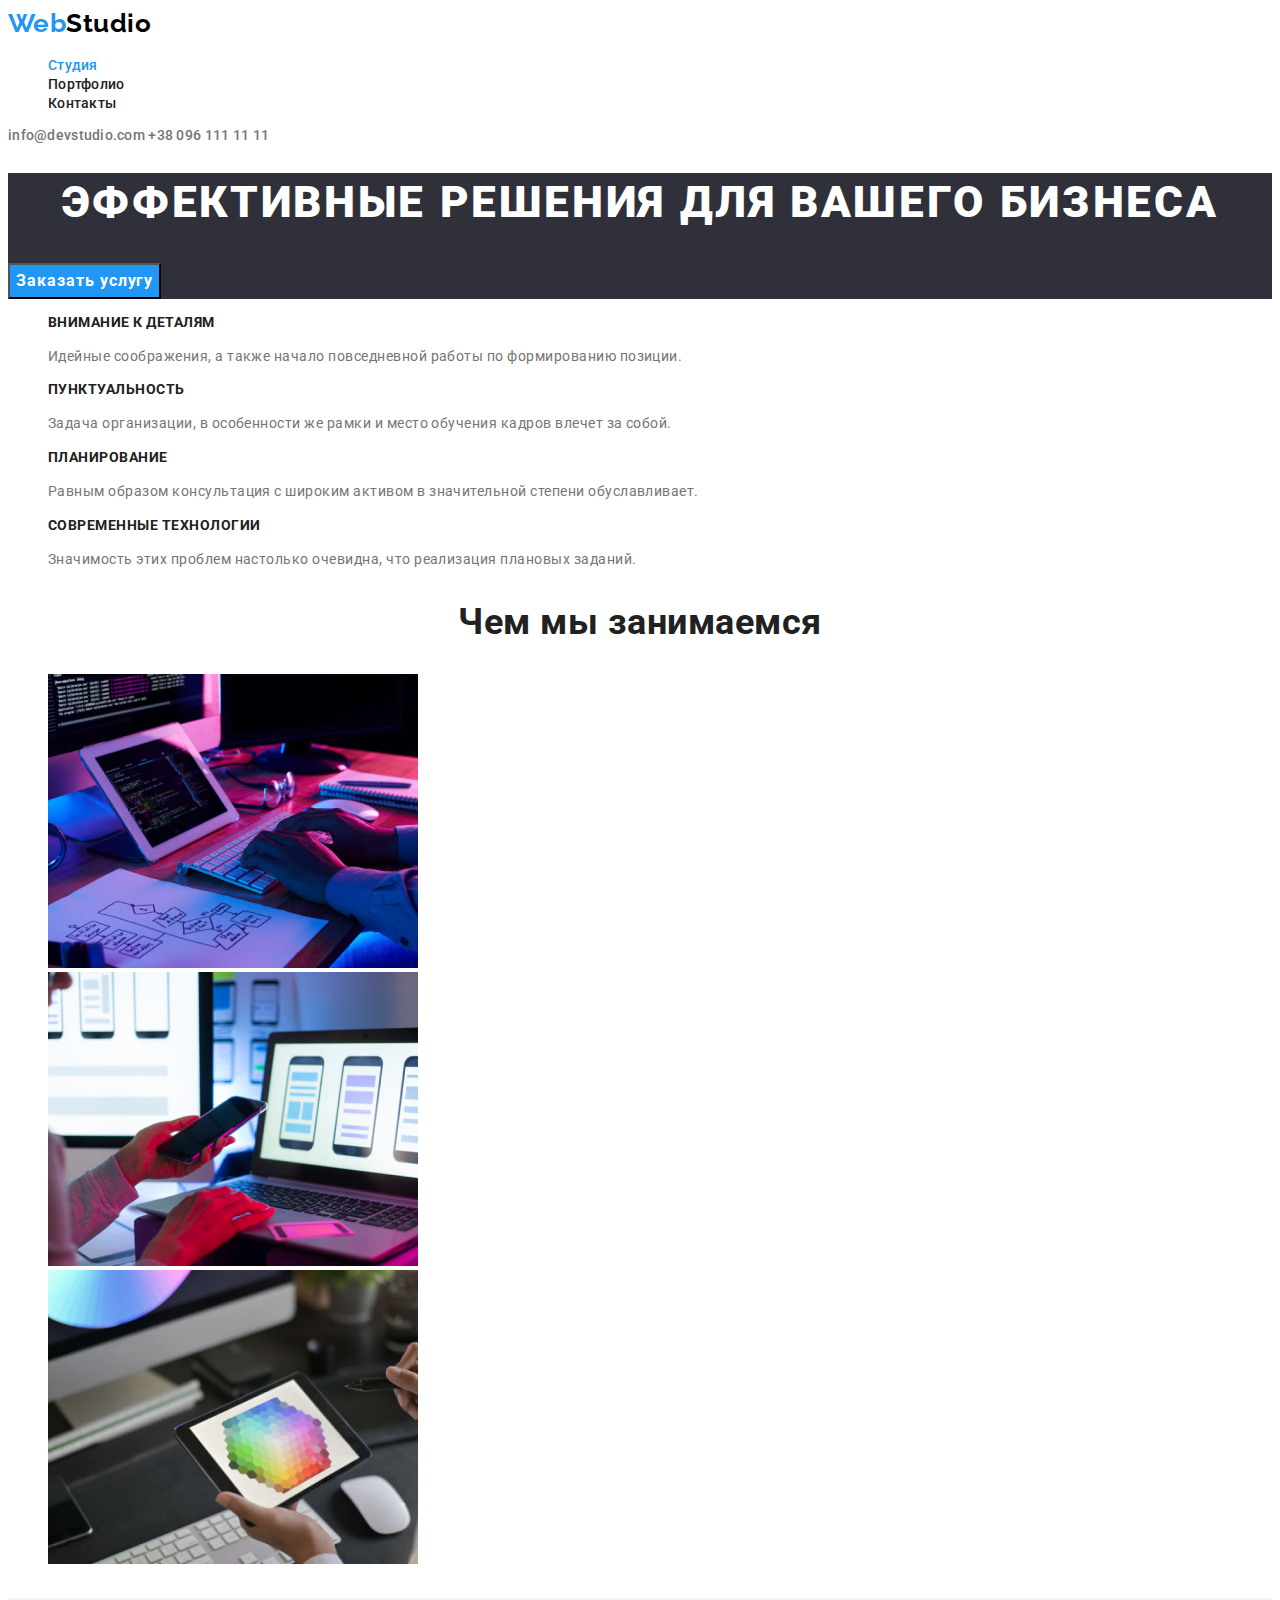
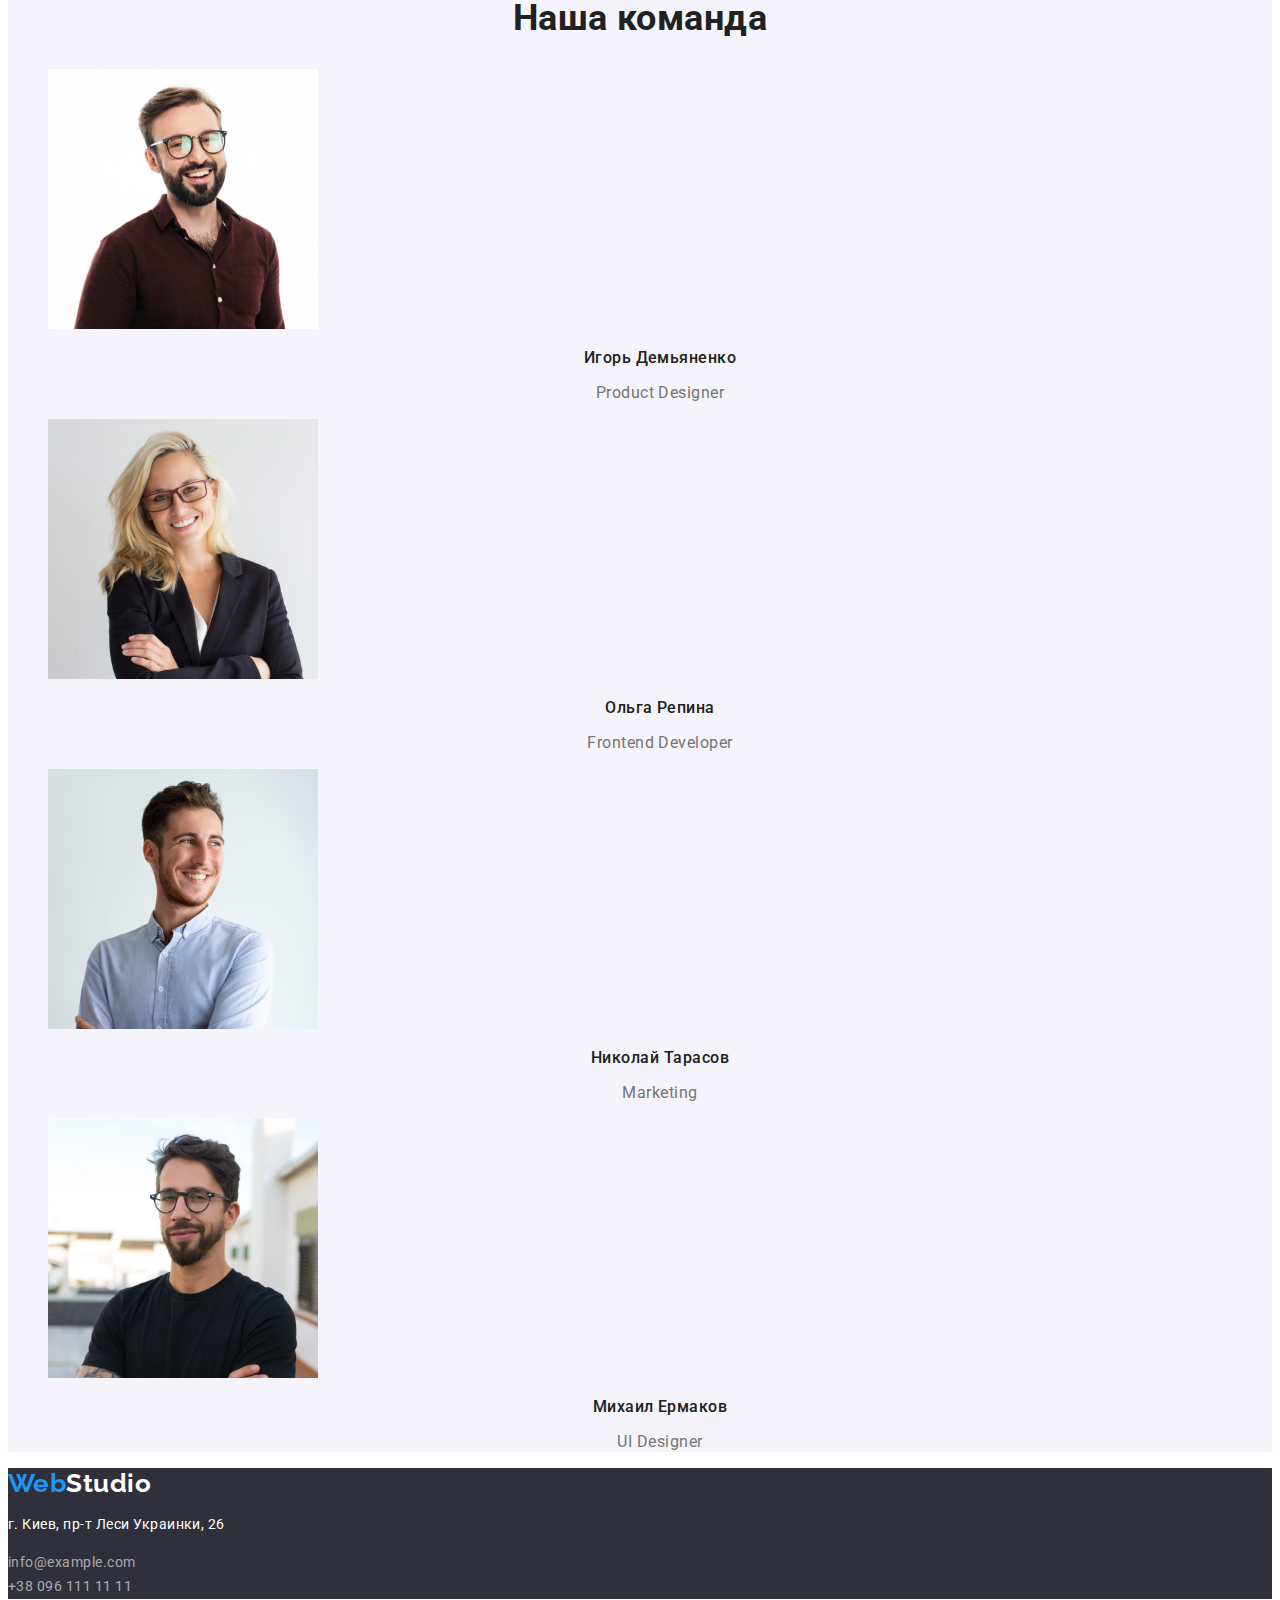
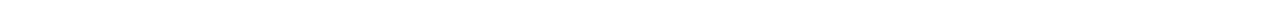
==== index.html @ a015fc7e "Create HW#3" ====
<!DOCTYPE html>
<html lang="ru">
  <head>
    <meta charset="UTF-8" />
    <meta name="viewport" content="width=device-width, initial-scale=1.0" />
    <title lang="en">Web Studio (Version 2.0)</title>
    <link rel="preconnect" href="https://fonts.gstatic.com" />
    <link
      href="https://fonts.googleapis.com/css2?family=Raleway:wght@700&family=Roboto:wght@400;500;700;900&display=swap"
      rel="stylesheet"
    />
    <link rel="stylesheet" href="css/style.css" />
  </head>

  <body>
    <!-- ========== HEADER ========== -->

    <header class="header">
      <nav class="navigation">
        <a class="logo" href="index.html"
          ><span class="logo-segment">Web</span>Studio</a
        >
        <ul class="navigation-list">
          <li class="navigation-list-item">
            <a class="navigation-link current" href="index.html">Студия</a>
          </li>
          <li class="navigation-list-item">
            <a class="navigation-link" href="portfolio.html">Портфолио</a>
          </li>
          <li class="navigation-list-item">
            <a class="navigation-link" href="">Контакты</a>
          </li>
        </ul>
      </nav>
      <address class="header-address">
        <a class="header-address-contact" href="mailto:info@devstudio.com"
          >info@devstudio.com</a
        >
        <a class="header-address-contact" href="tel:+380961111111"
          >+38 096 111 11 11</a
        >
      </address>
    </header>

    <main>
      <!-- ========== HERO ========== -->

      <section class="hero">
        <h1 class="hero-title">Эффективные решения для вашего бизнеса</h1>
        <button class="hero-button" type="button">Заказать услугу</button>
      </section>

      <!-- ========== FEAUTURES ========== -->

      <section class="features">
        <h2 class="visually-hidden">Особенности</h2>

        <ul class="features-list">
          <li>
            <h3 class="features-list-title">Внимание к деталям</h3>
            <p class="features-list-text">
              Идейные соображения, а также начало повседневной работы по
              формированию позиции.
            </p>
          </li>
          <li>
            <h3 class="features-list-title">Пунктуальность</h3>
            <p class="features-list-text">
              Задача организации, в особенности же рамки и место обучения кадров
              влечет за собой.
            </p>
          </li>
          <li>
            <h3 class="features-list-title">Планирование</h3>
            <p class="features-list-text">
              Равным образом консультация с широким активом в значительной
              степени обуславливает.
            </p>
          </li>
          <li>
            <h3 class="features-list-title">Современные технологии</h3>
            <p class="features-list-text">
              Значимость этих проблем настолько очевидна, что реализация
              плановых заданий.
            </p>
          </li>
        </ul>
      </section>

      <!-- ========== SERVICES ========== -->

      <section class="services">
        <h2 class="services-title">Чем мы занимаемся</h2>
        <ul class="services-list">
          <li class="services-list-item">
            <img
              class="services-img"
              src="./images/img.png"
              width="370"
              height="294"
              alt="Человек за компьютером"
            />
          </li>
          <li class="services-list-item">
            <img
              class="services-img"
              src="./images/img2.png"
              width="370"
              height="294"
              alt="Человек за компьютером"
            />
          </li>
          <li class="services-list-item">
            <img
              class="services-img"
              src="./images/img3.png"
              width="370"
              height="294"
              alt="Человек за компьютером"
            />
          </li>
        </ul>
      </section>

      <!-- ========== TEAM ========== -->

      <section class="team">
        <h2 class="team-title">Наша команда</h2>
        <ul class="team-list">
          <li>
            <img
              class="team-img"
              src="images/man.jpg"
              alt="Игорь Демьяненко"
              width="270"
              height="260"
            />
            <h3 class="team-name-title">Игорь Демьяненко</h3>
            <p class="team-profession" lang="en">Product Designer</p>
          </li>
          <li>
            <img
              class="team-img"
              src="images/man1.jpg"
              alt="Ольга Репина"
              width="270"
              height="260"
            />
            <h3 class="team-name-title">Ольга Репина</h3>
            <p class="team-profession" lang="en">Frontend Developer</p>
          </li>
          <li>
            <img
              class="team-img"
              src="images/man2.jpg"
              alt="Николай Тарасов"
              width="270"
              height="260"
            />
            <h3 class="team-name-title">Николай Тарасов</h3>
            <p class="team-profession" lang="en">Marketing</p>
          </li>
          <li>
            <img
              class="team-img"
              src="images/man3.jpg"
              alt="Михаил Ермаков"
              width="270"
              height="260"
            />
            <h3 class="team-name-title">Михаил Ермаков</h3>
            <p class="team-profession" lang="en">UI Designer</p>
          </li>
        </ul>
      </section>
    </main>

    <!-- ========== FOOTER ========== -->

    <footer class="footer">
      <a class="footer-logo" href="index.html"
        ><span class="logo-segment">Web</span>Studio</a
      >
      <address class="footer-address">
        <p class="footer-address-text">г. Киев, пр-т Леси Украинки, 26</p>
        <a class="footer-address-contact" href="mailto:info@example.com"
          >info@example.com</a
        >
        <br />
        <a class="footer-address-contact" href="tel:+380961111111"
          >+38 096 111 11 11</a
        >
      </address>
    </footer>
  </body>
</html>
---- css/style.css ----
/* Палитра:

primary-text-color: #757575
title-text-color: #212121
accent-color: #2196F3
white-text-color: #ffffff
hero-background-color: #2F303A
section-background-color: #F5F4FA
primary-background-color:#ffffff

*/
:root {
  --title-text-color: #212121;
  --primary-text-color: #757575;
  --white-text-color: #ffffff;
  --accent-color: #2196f3;
  --hero-background-color: #2f303a;
  --footer-background-color: #2f303a;
  --primary-background-color: #ffffff;
  --secondary-background-color: #f5f4fa;
}

/* ========== UTILITIES ========== */
.visually-hidden {
  position: absolute;
  width: 1px;
  height: 1px;
  margin: -1px;
  border: 0;
  padding: 0;
  white-space: nowrap;
  clip-path: inset(100%);
  clip: rect(0 0 0 0);
  overflow: hidden;
}
/* ========== END UTILITIES ========== */

/* ========== BODY ========== */
body {
  font-family: 'Roboto', sans-serif;
  font-weight: 400;
  letter-spacing: 0.03em;
  background-color: var(--primary-background-color);
}
a {
  text-decoration: none;
}
ul {
  list-style: none;
}
/* ========== END BODY ========== */

/* ========== HEADER ========== */
.logo,
.footer-logo {
  font-family: 'Raleway', sans-serif;
  font-weight: 700;
  font-size: 26px;
  line-height: 1.19;
  color: #000;
}
.logo-segment,
.navigation-link.current {
  color: var(--accent-color);
}
.navigation-link,
.header-address {
  font-weight: 500;
  font-size: 14px;
  line-height: 1.14;
  letter-spacing: 0.02em;
  color: var(--title-text-color);
}
.header-address-contact {
  font-style: normal;
  color: var(--primary-text-color);
}
.navigation-link:hover,
.navigation-link:focus,
.header-address-contact:hover,
.header-address-contact:focus {
  color: var(--accent-color);
}
/* ========== END HEADER ========== */

/* ========== HERO ========== */
.hero {
  background-color: var(--hero-background-color);
}
.hero-title,
.hero-button {
  font-weight: 900;
  font-size: 44px;
  line-height: 1.36;
  text-align: center;
  letter-spacing: 0.06em;
  text-transform: uppercase;
  color: var(--white-text-color);
}
.hero-button {
  font-family: 'Roboto', sans-serif;
  font-weight: 700;
  font-size: 16px;
  line-height: 1.87;
  text-transform: none;
  background-color: var(--accent-color);
}
/* ========== END HERO ========== */

/* ========== FEATURES ========== */
.features-list-title {
  font-weight: 700;
  font-size: 14px;
  line-height: 1.14;
  text-transform: uppercase;
  color: var(--title-text-color);
}
.features-list-text {
  font-size: 14px;
  line-height: 1.71;
  color: var(--primary-text-color);
}
/* ========== END FEATURES ========== */

/* ========== SERVICES ========== */
.services-title,
.team-title {
  font-weight: 700;
  font-size: 36px;
  line-height: 1.16;
  text-align: center;
  color: var(--title-text-color);
}

/* ========== END SERVICES ========== */

/* ========== TEAM ========== */
.team {
  background-color: var(--secondary-background-color);
}
.team-name-title,
.team-profession {
  font-weight: 500;
  font-size: 16px;
  line-height: 1.18;
  text-align: center;
  color: var(--title-text-color);
}
.team-profession {
  font-weight: 400;
  color: var(--primary-text-color);
}

/* ========== END TEAM ========== */

/* ========== FOOTER ========== */
.footer {
  background-color: var(--footer-background-color);
}
.footer-logo {
  color: #fff;
}
.footer-address-text,
.footer-address-contact {
  font-style: normal;
  font-size: 14px;
  line-height: 1.71;
  color: var(--primary-background-color);
}
.footer-address-contact {
  color: rgba(255, 255, 255, 0.6);
}

/* ========== END FOOTER ========== */

/* ********** PORTFOLIO ********** */
.portfolio-nav-button {
  font-family: 'Roboto', sans-serif;
  font-style: normal;
  font-weight: 500;
  font-size: 16px;
  line-height: 1.62;
  text-align: center;
  letter-spacing: 0.03em;
  color: var(--title-text-color);
  background-color: var(--secondary-background-color);
}
.portfolio-nav-button.current,
.portfolio-nav-button:hover,
.portfolio-nav-button:focus {
  background-color: var(--accent-color);
  color: var(--white-text-color);
}
.portfolio-main-title {
  font-weight: 700;
  font-size: 18px;
  line-height: 2;
  letter-spacing: 0.06em;
  color: var(--title-text-color);
}
.portfolio-main-text {
  font-size: 16px;
  line-height: 1.87;
  color: var(--primary-text-color);
}
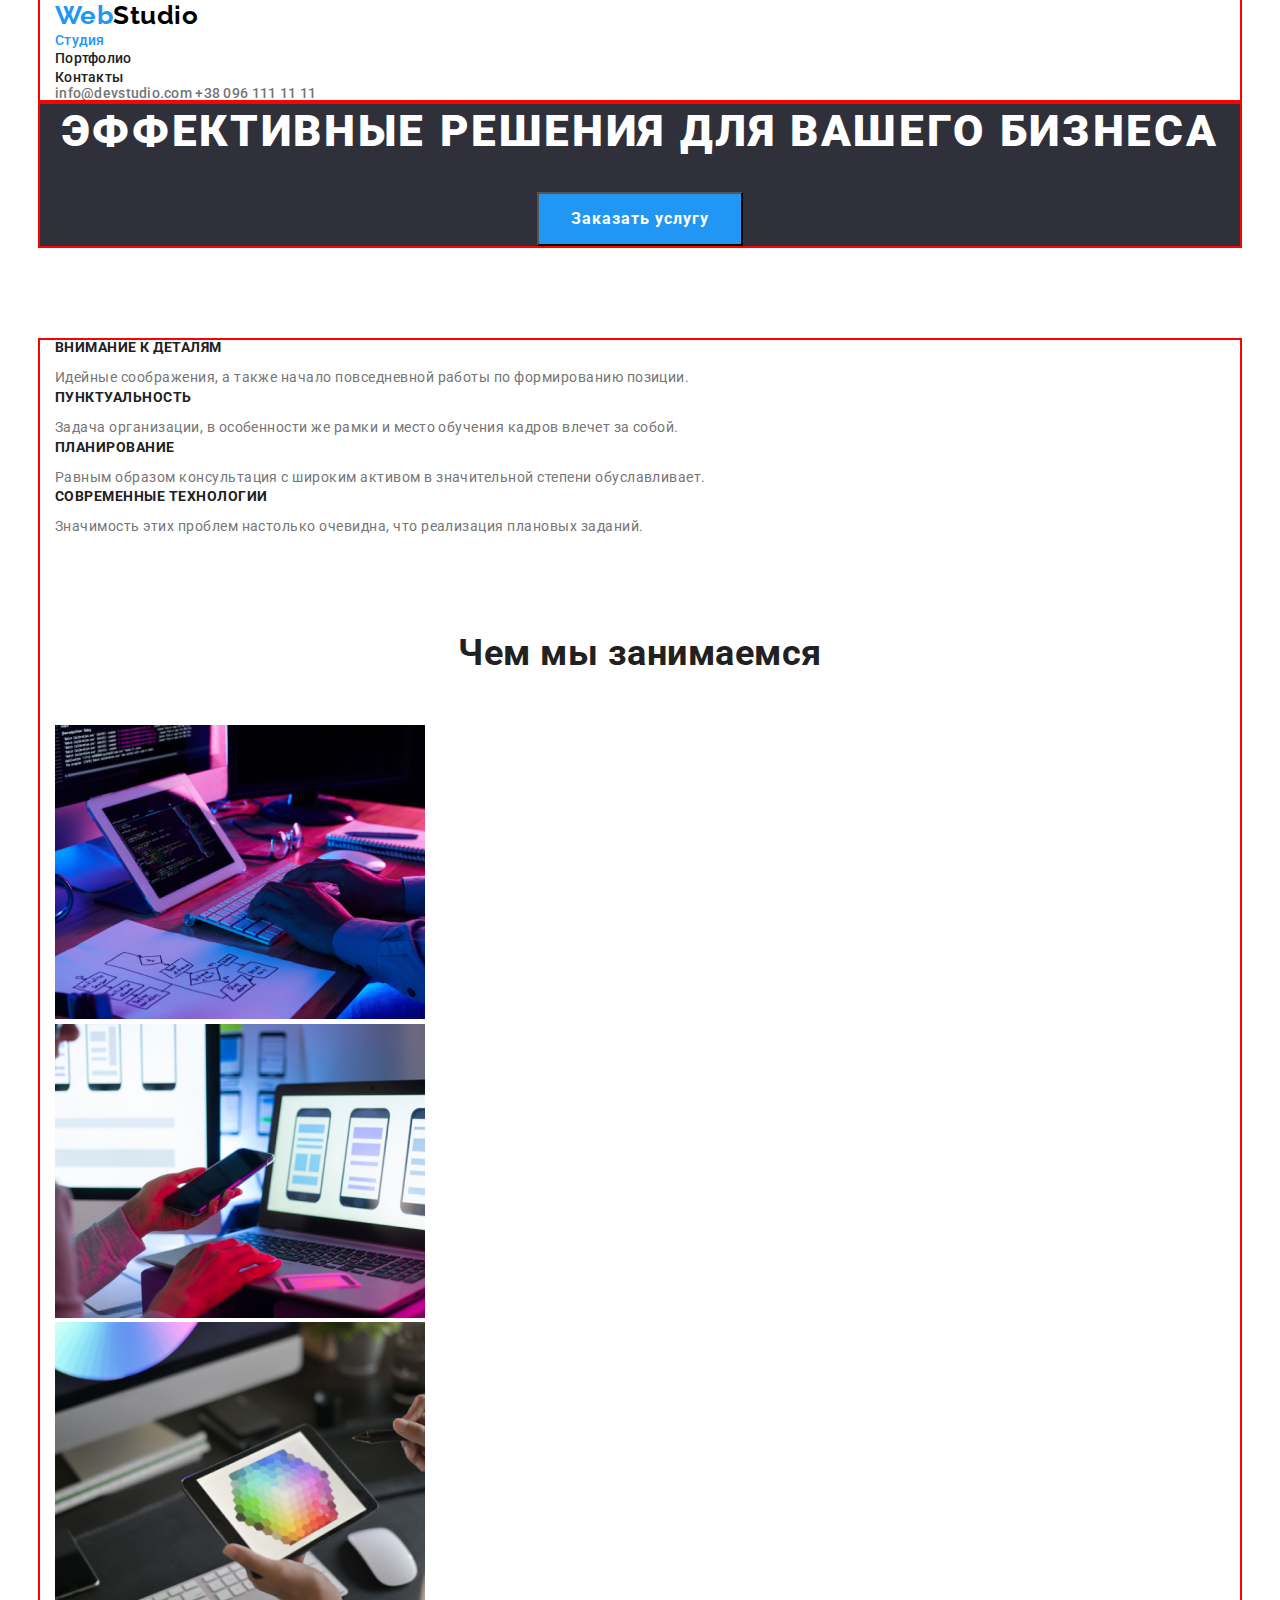
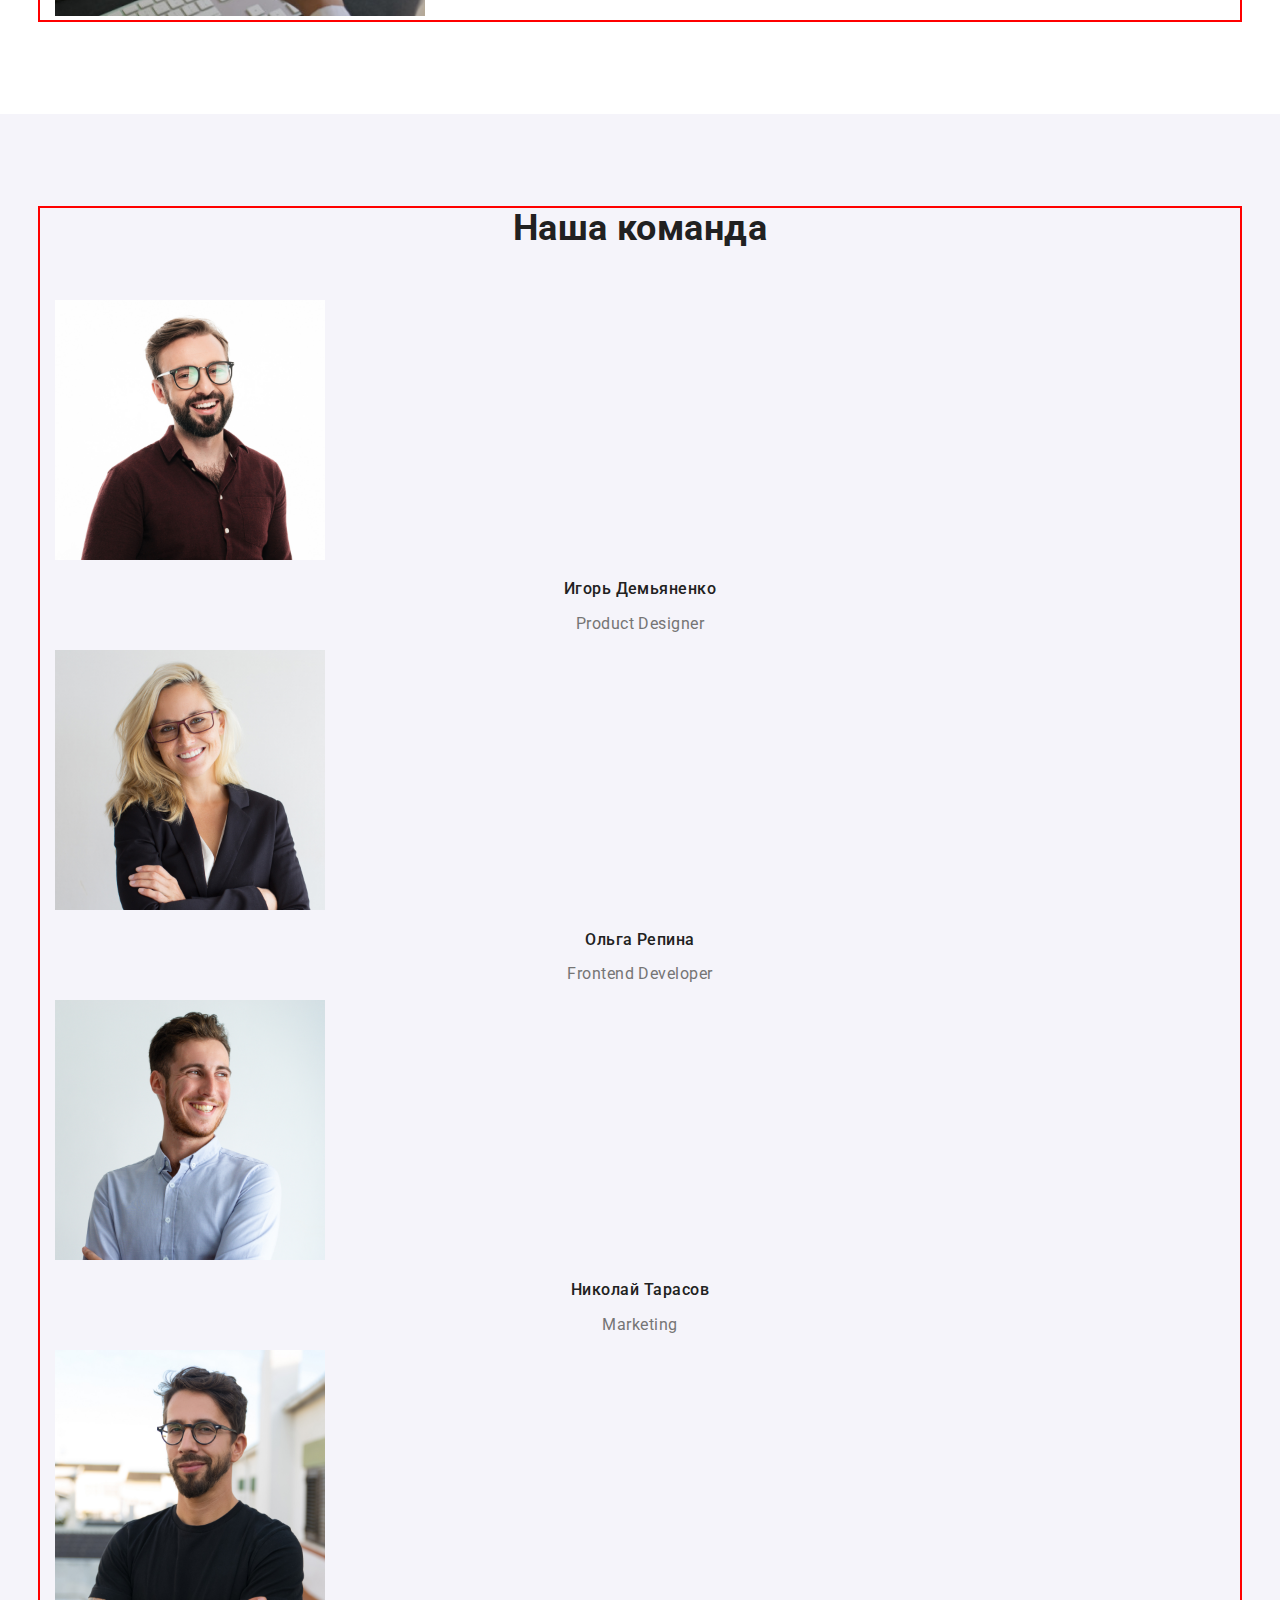
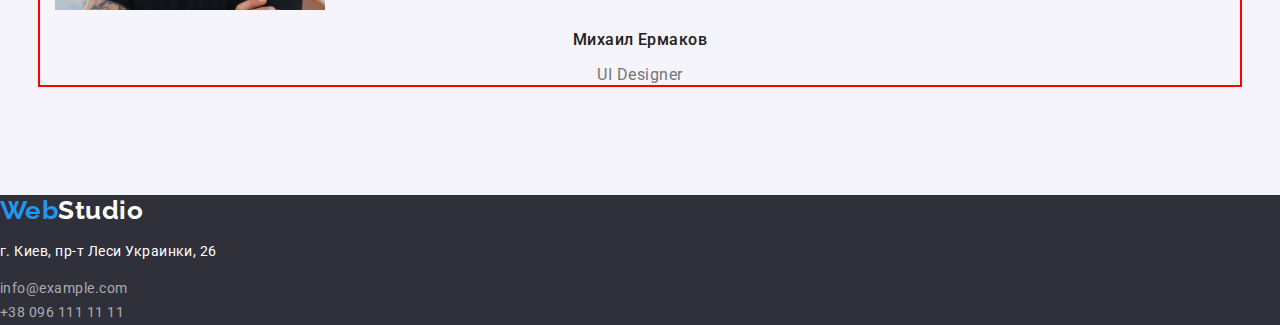
==== commit 9aacacb8: "Добавлены вертикальные отступы на главную" ====
--- a/index.html
+++ b/index.html
@@ -9,169 +9,174 @@
       href="https://fonts.googleapis.com/css2?family=Raleway:wght@700&family=Roboto:wght@400;500;700;900&display=swap"
       rel="stylesheet"
     />
+    <link
+      rel="stylesheet"
+      href="https://cdnjs.cloudflare.com/ajax/libs/modern-normalize/1.0.0/modern-normalize.min.css"
+    />
     <link rel="stylesheet" href="css/style.css" />
   </head>
 
   <body>
     <!-- ========== HEADER ========== -->
-
     <header class="header">
-      <nav class="navigation">
-        <a class="logo" href="index.html"
-          ><span class="logo-segment">Web</span>Studio</a
-        >
-        <ul class="navigation-list">
-          <li class="navigation-list-item">
-            <a class="navigation-link current" href="index.html">Студия</a>
-          </li>
-          <li class="navigation-list-item">
-            <a class="navigation-link" href="portfolio.html">Портфолио</a>
-          </li>
-          <li class="navigation-list-item">
-            <a class="navigation-link" href="">Контакты</a>
-          </li>
-        </ul>
-      </nav>
-      <address class="header-address">
-        <a class="header-address-contact" href="mailto:info@devstudio.com"
-          >info@devstudio.com</a
-        >
-        <a class="header-address-contact" href="tel:+380961111111"
-          >+38 096 111 11 11</a
-        >
-      </address>
+      <div class="container">
+        <nav class="navigation">
+          <a class="logo" href="index.html"
+            ><span class="logo-segment">Web</span>Studio</a
+          >
+          <ul class="navigation-list">
+            <li class="navigation-list-item">
+              <a class="navigation-link current" href="index.html">Студия</a>
+            </li>
+            <li class="navigation-list-item">
+              <a class="navigation-link" href="portfolio.html">Портфолио</a>
+            </li>
+            <li class="navigation-list-item">
+              <a class="navigation-link" href="">Контакты</a>
+            </li>
+          </ul>
+        </nav>
+        <address class="header-address">
+          <a class="header-address-contact" href="mailto:info@devstudio.com"
+            >info@devstudio.com</a
+          >
+          <a class="header-address-contact" href="tel:+380961111111"
+            >+38 096 111 11 11</a
+          >
+        </address>
+      </div>
     </header>
 
     <main>
       <!-- ========== HERO ========== -->
 
       <section class="hero">
-        <h1 class="hero-title">Эффективные решения для вашего бизнеса</h1>
-        <button class="hero-button" type="button">Заказать услугу</button>
+        <div class="container">
+          <h1 class="hero-title">Эффективные решения для вашего бизнеса</h1>
+          <button class="hero-button" type="button">Заказать услугу</button>
+        </div>
       </section>
 
       <!-- ========== FEAUTURES ========== -->
 
       <section class="features">
-        <h2 class="visually-hidden">Особенности</h2>
-
-        <ul class="features-list">
-          <li>
-            <h3 class="features-list-title">Внимание к деталям</h3>
-            <p class="features-list-text">
-              Идейные соображения, а также начало повседневной работы по
-              формированию позиции.
-            </p>
-          </li>
-          <li>
-            <h3 class="features-list-title">Пунктуальность</h3>
-            <p class="features-list-text">
-              Задача организации, в особенности же рамки и место обучения кадров
-              влечет за собой.
-            </p>
-          </li>
-          <li>
-            <h3 class="features-list-title">Планирование</h3>
-            <p class="features-list-text">
-              Равным образом консультация с широким активом в значительной
-              степени обуславливает.
-            </p>
-          </li>
-          <li>
-            <h3 class="features-list-title">Современные технологии</h3>
-            <p class="features-list-text">
-              Значимость этих проблем настолько очевидна, что реализация
-              плановых заданий.
-            </p>
-          </li>
-        </ul>
+        <div class="container">
+          <h2 class="visually-hidden">Особенности</h2>
+          <ul class="features-list">
+            <li class="features-list-item">
+              <h3 class="features-list-title">Внимание к деталям</h3>
+              <p class="features-list-text">
+                Идейные соображения, а также начало повседневной работы по
+                формированию позиции.
+              </p>
+            </li>
+            <li class="features-list-item">
+              <h3 class="features-list-title">Пунктуальность</h3>
+              <p class="features-list-text">
+                Задача организации, в особенности же рамки и место обучения
+                кадров влечет за собой.
+              </p>
+            </li>
+            <li class="features-list-item">
+              <h3 class="features-list-title">Планирование</h3>
+              <p class="features-list-text">
+                Равным образом консультация с широким активом в значительной
+                степени обуславливает.
+              </p>
+            </li>
+            <li class="features-list-item">
+              <h3 class="features-list-title">Современные технологии</h3>
+              <p class="features-list-text">
+                Значимость этих проблем настолько очевидна, что реализация
+                плановых заданий.
+              </p>
+            </li>
+          </ul>
+          <h3 class="services-title">Чем мы занимаемся</h3>
+          <ul class="services-list">
+            <li class="services-list-item">
+              <img
+                class="services-img"
+                src="./images/img.png"
+                width="370"
+                height="294"
+                alt="Человек за компьютером"
+              />
+            </li>
+            <li class="services-list-item">
+              <img
+                class="services-img"
+                src="./images/img2.png"
+                width="370"
+                height="294"
+                alt="Человек за компьютером"
+              />
+            </li>
+            <li class="services-list-item">
+              <img
+                class="services-img"
+                src="./images/img3.png"
+                width="370"
+                height="294"
+                alt="Человек за компьютером"
+              />
+            </li>
+          </ul>
+        </div>
       </section>
 
-      <!-- ========== SERVICES ========== -->
-
-      <section class="services">
-        <h2 class="services-title">Чем мы занимаемся</h2>
-        <ul class="services-list">
-          <li class="services-list-item">
-            <img
-              class="services-img"
-              src="./images/img.png"
-              width="370"
-              height="294"
-              alt="Человек за компьютером"
-            />
-          </li>
-          <li class="services-list-item">
-            <img
-              class="services-img"
-              src="./images/img2.png"
-              width="370"
-              height="294"
-              alt="Человек за компьютером"
-            />
-          </li>
-          <li class="services-list-item">
-            <img
-              class="services-img"
-              src="./images/img3.png"
-              width="370"
-              height="294"
-              alt="Человек за компьютером"
-            />
-          </li>
-        </ul>
-      </section>
-
       <!-- ========== TEAM ========== -->
 
       <section class="team">
-        <h2 class="team-title">Наша команда</h2>
-        <ul class="team-list">
-          <li>
-            <img
-              class="team-img"
-              src="images/man.jpg"
-              alt="Игорь Демьяненко"
-              width="270"
-              height="260"
-            />
-            <h3 class="team-name-title">Игорь Демьяненко</h3>
-            <p class="team-profession" lang="en">Product Designer</p>
-          </li>
-          <li>
-            <img
-              class="team-img"
-              src="images/man1.jpg"
-              alt="Ольга Репина"
-              width="270"
-              height="260"
-            />
-            <h3 class="team-name-title">Ольга Репина</h3>
-            <p class="team-profession" lang="en">Frontend Developer</p>
-          </li>
-          <li>
-            <img
-              class="team-img"
-              src="images/man2.jpg"
-              alt="Николай Тарасов"
-              width="270"
-              height="260"
-            />
-            <h3 class="team-name-title">Николай Тарасов</h3>
-            <p class="team-profession" lang="en">Marketing</p>
-          </li>
-          <li>
-            <img
-              class="team-img"
-              src="images/man3.jpg"
-              alt="Михаил Ермаков"
-              width="270"
-              height="260"
-            />
-            <h3 class="team-name-title">Михаил Ермаков</h3>
-            <p class="team-profession" lang="en">UI Designer</p>
-          </li>
-        </ul>
+        <div class="container">
+          <h2 class="team-title">Наша команда</h2>
+          <ul class="team-list">
+            <li class="team-list-item">
+              <img
+                class="team-img"
+                src="images/man.jpg"
+                alt="Игорь Демьяненко"
+                width="270"
+                height="260"
+              />
+              <h3 class="team-name-title">Игорь Демьяненко</h3>
+              <p class="team-profession" lang="en">Product Designer</p>
+            </li>
+            <li class="team-list-item">
+              <img
+                class="team-img"
+                src="images/man1.jpg"
+                alt="Ольга Репина"
+                width="270"
+                height="260"
+              />
+              <h3 class="team-name-title">Ольга Репина</h3>
+              <p class="team-profession" lang="en">Frontend Developer</p>
+            </li>
+            <li class="team-list-item">
+              <img
+                class="team-img"
+                src="images/man2.jpg"
+                alt="Николай Тарасов"
+                width="270"
+                height="260"
+              />
+              <h3 class="team-name-title">Николай Тарасов</h3>
+              <p class="team-profession" lang="en">Marketing</p>
+            </li>
+            <li class="team-list-item">
+              <img
+                class="team-img"
+                src="images/man3.jpg"
+                alt="Михаил Ермаков"
+                width="270"
+                height="260"
+              />
+              <h3 class="team-name-title">Михаил Ермаков</h3>
+              <p class="team-profession" lang="en">UI Designer</p>
+            </li>
+          </ul>
+        </div>
       </section>
     </main>
 
--- a/css/style.css
+++ b/css/style.css
@@ -20,7 +20,7 @@
   --secondary-background-color: #f5f4fa;
 }
 
-/* ========== UTILITIES ========== */
+/* ========== UTILITIES========== */
 .visually-hidden {
   position: absolute;
   width: 1px;
@@ -33,6 +33,16 @@
   clip: rect(0 0 0 0);
   overflow: hidden;
 }
+.container {
+  width: 1200px;
+  margin: 0 auto;
+  padding: 0 15px;
+  outline: 2px solid red;
+}
+/* .no-padding {
+  padding-top: 0;
+  padding-bottom: 0;
+} */
 /* ========== END UTILITIES ========== */
 
 /* ========== BODY ========== */
@@ -47,10 +57,15 @@
 }
 ul {
   list-style: none;
+  padding: 0;
+  margin: 0;
 }
 /* ========== END BODY ========== */
 
 /* ========== HEADER ========== */
+.header {
+  background-color: var(--primary-background-color);
+}
 .logo,
 .footer-logo {
   font-family: 'Raleway', sans-serif;
@@ -85,30 +100,43 @@
 
 /* ========== HERO ========== */
 .hero {
+  text-align: center;
+}
+.hero > .container {
   background-color: var(--hero-background-color);
 }
-.hero-title,
-.hero-button {
+.hero-title {
+  margin: 0 0 30px;
   font-weight: 900;
   font-size: 44px;
   line-height: 1.36;
-  text-align: center;
   letter-spacing: 0.06em;
   text-transform: uppercase;
   color: var(--white-text-color);
 }
 .hero-button {
-  font-family: 'Roboto', sans-serif;
   font-weight: 700;
   font-size: 16px;
   line-height: 1.87;
-  text-transform: none;
+  letter-spacing: 0.06em;
   background-color: var(--accent-color);
+  color: var(--white-text-color);
+  min-width: 200px;
+  padding: 10px 32px;
 }
 /* ========== END HERO ========== */
 
 /* ========== FEATURES ========== */
+.features {
+  padding-top: 94px;
+  padding-bottom: 94px;
+}
+.features-list {
+  margin-bottom: 94px;
+}
 .features-list-title {
+  margin-top: 0;
+  margin-bottom: 10px;
   font-weight: 700;
   font-size: 14px;
   line-height: 1.14;
@@ -116,15 +144,18 @@
   color: var(--title-text-color);
 }
 .features-list-text {
+  margin: 0;
   font-size: 14px;
   line-height: 1.71;
   color: var(--primary-text-color);
 }
-/* ========== END FEATURES ========== */
 
 /* ========== SERVICES ========== */
+
 .services-title,
 .team-title {
+  margin-top: 0;
+  margin-bottom: 50px;
   font-weight: 700;
   font-size: 36px;
   line-height: 1.16;
@@ -132,11 +163,13 @@
   color: var(--title-text-color);
 }
 
-/* ========== END SERVICES ========== */
+/* ========== END FEATURES ========== */
 
 /* ========== TEAM ========== */
 .team {
   background-color: var(--secondary-background-color);
+  padding-top: 94px;
+  padding-bottom: 94px;
 }
 .team-name-title,
 .team-profession {
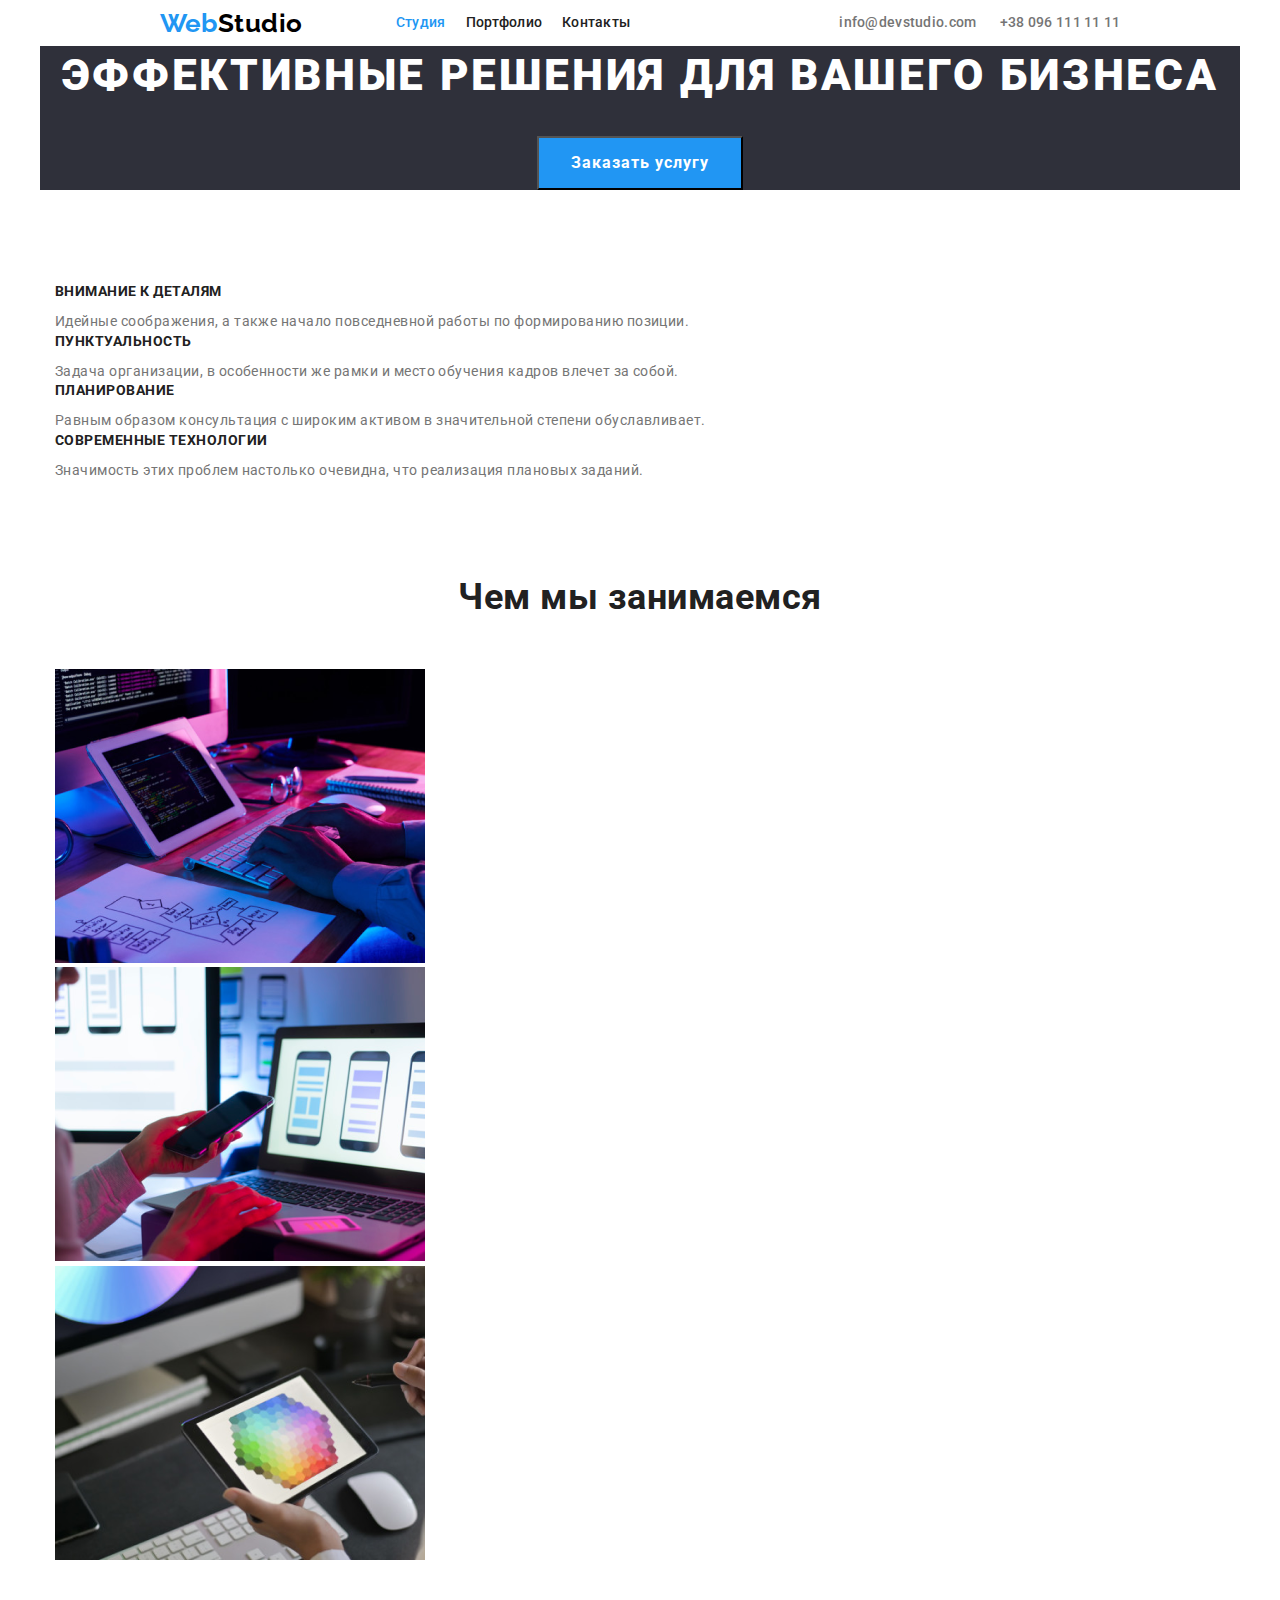
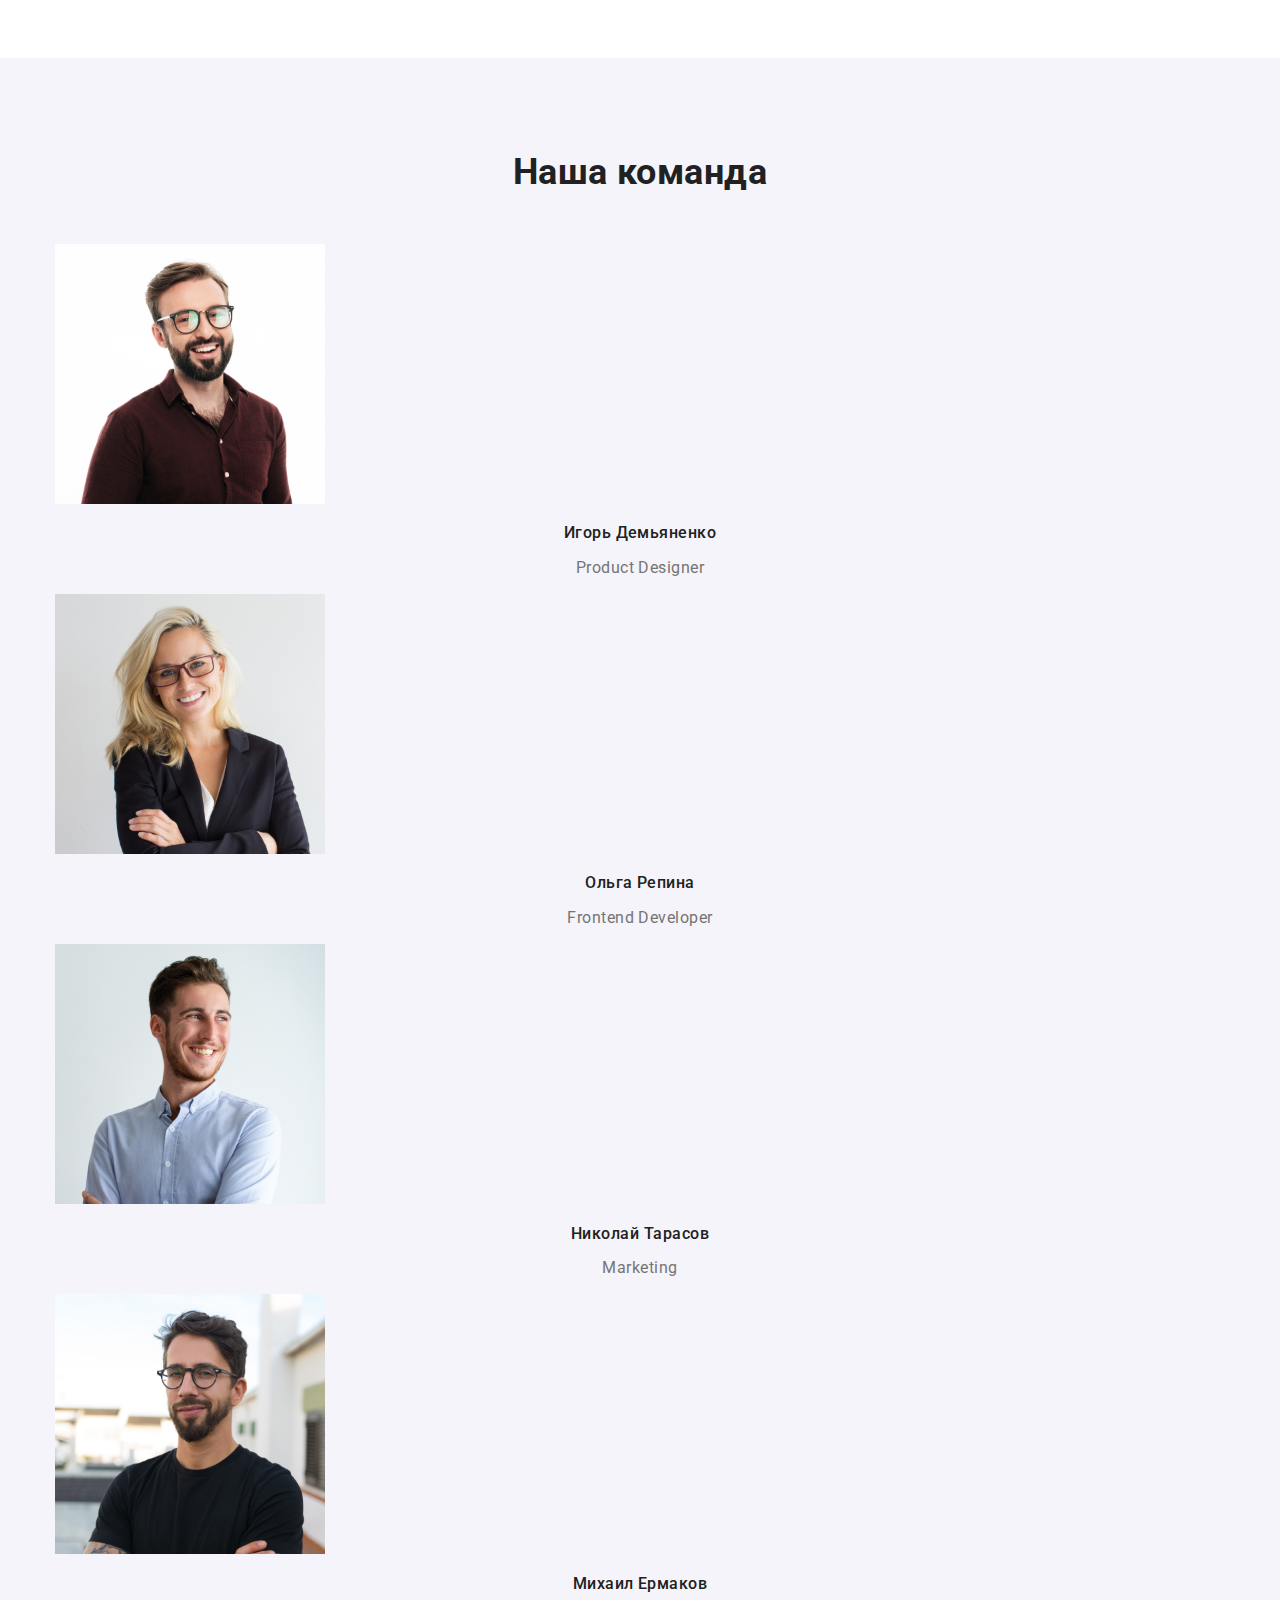
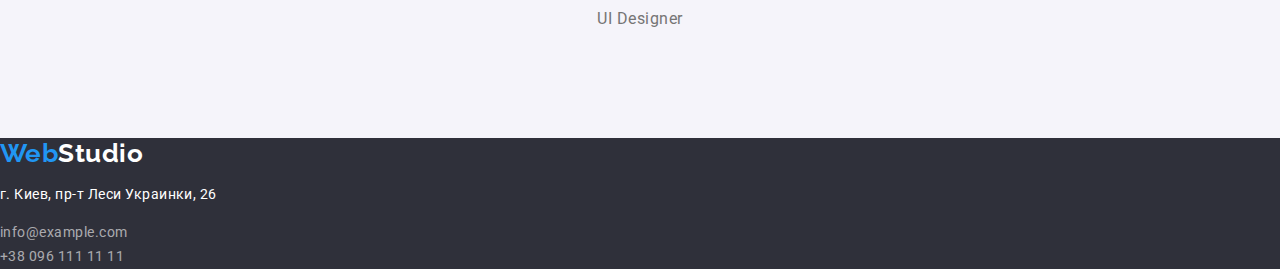
==== commit 9f58a870: "Добавлена геометрия шапки" ====
--- a/index.html
+++ b/index.html
@@ -37,10 +37,10 @@
           </ul>
         </nav>
         <address class="header-address">
-          <a class="header-address-contact" href="mailto:info@devstudio.com"
+          <a class="header-address-link" href="mailto:info@devstudio.com"
             >info@devstudio.com</a
           >
-          <a class="header-address-contact" href="tel:+380961111111"
+          <a class="header-address-link" href="tel:+380961111111"
             >+38 096 111 11 11</a
           >
         </address>
@@ -188,11 +188,11 @@
       >
       <address class="footer-address">
         <p class="footer-address-text">г. Киев, пр-т Леси Украинки, 26</p>
-        <a class="footer-address-contact" href="mailto:info@example.com"
+        <a class="footer-address-link" href="mailto:info@example.com"
           >info@example.com</a
         >
         <br />
-        <a class="footer-address-contact" href="tel:+380961111111"
+        <a class="footer-address-link" href="tel:+380961111111"
           >+38 096 111 11 11</a
         >
       </address>
--- a/css/style.css
+++ b/css/style.css
@@ -37,7 +37,6 @@
   width: 1200px;
   margin: 0 auto;
   padding: 0 15px;
-  outline: 2px solid red;
 }
 /* .no-padding {
   padding-top: 0;
@@ -66,8 +65,16 @@
 .header {
   background-color: var(--primary-background-color);
 }
-.logo,
-.footer-logo {
+.header .container {
+  display: flex;
+  justify-content: space-around;
+}
+.navigation {
+  display: flex;
+  align-items: center;
+}
+.logo {
+  margin-right: 93px;
   font-family: 'Raleway', sans-serif;
   font-weight: 700;
   font-size: 26px;
@@ -78,6 +85,22 @@
 .navigation-link.current {
   color: var(--accent-color);
 }
+.navigation-list {
+  display: flex;
+}
+.navigation-list-item + .navigation-list-item,
+.header-address-link + .header-address-link {
+  margin-left: 20px;
+}
+.header-address {
+  align-items: center;
+}
+.navigation-link,
+.header-address-link {
+  display: inline-block;
+  padding-top: 15px;
+  padding-bottom: 15px;
+}
 .navigation-link,
 .header-address {
   font-weight: 500;
@@ -86,14 +109,14 @@
   letter-spacing: 0.02em;
   color: var(--title-text-color);
 }
-.header-address-contact {
+.header-address-link {
   font-style: normal;
   color: var(--primary-text-color);
 }
 .navigation-link:hover,
 .navigation-link:focus,
-.header-address-contact:hover,
-.header-address-contact:focus {
+.header-address-link:hover,
+.header-address-link:focus {
   color: var(--accent-color);
 }
 /* ========== END HEADER ========== */
@@ -191,16 +214,20 @@
   background-color: var(--footer-background-color);
 }
 .footer-logo {
+  font-family: 'Raleway', sans-serif;
+  font-weight: 700;
+  font-size: 26px;
+  line-height: 1.19;
   color: #fff;
 }
 .footer-address-text,
-.footer-address-contact {
+.footer-address-link {
   font-style: normal;
   font-size: 14px;
   line-height: 1.71;
   color: var(--primary-background-color);
 }
-.footer-address-contact {
+.footer-address-link {
   color: rgba(255, 255, 255, 0.6);
 }
 
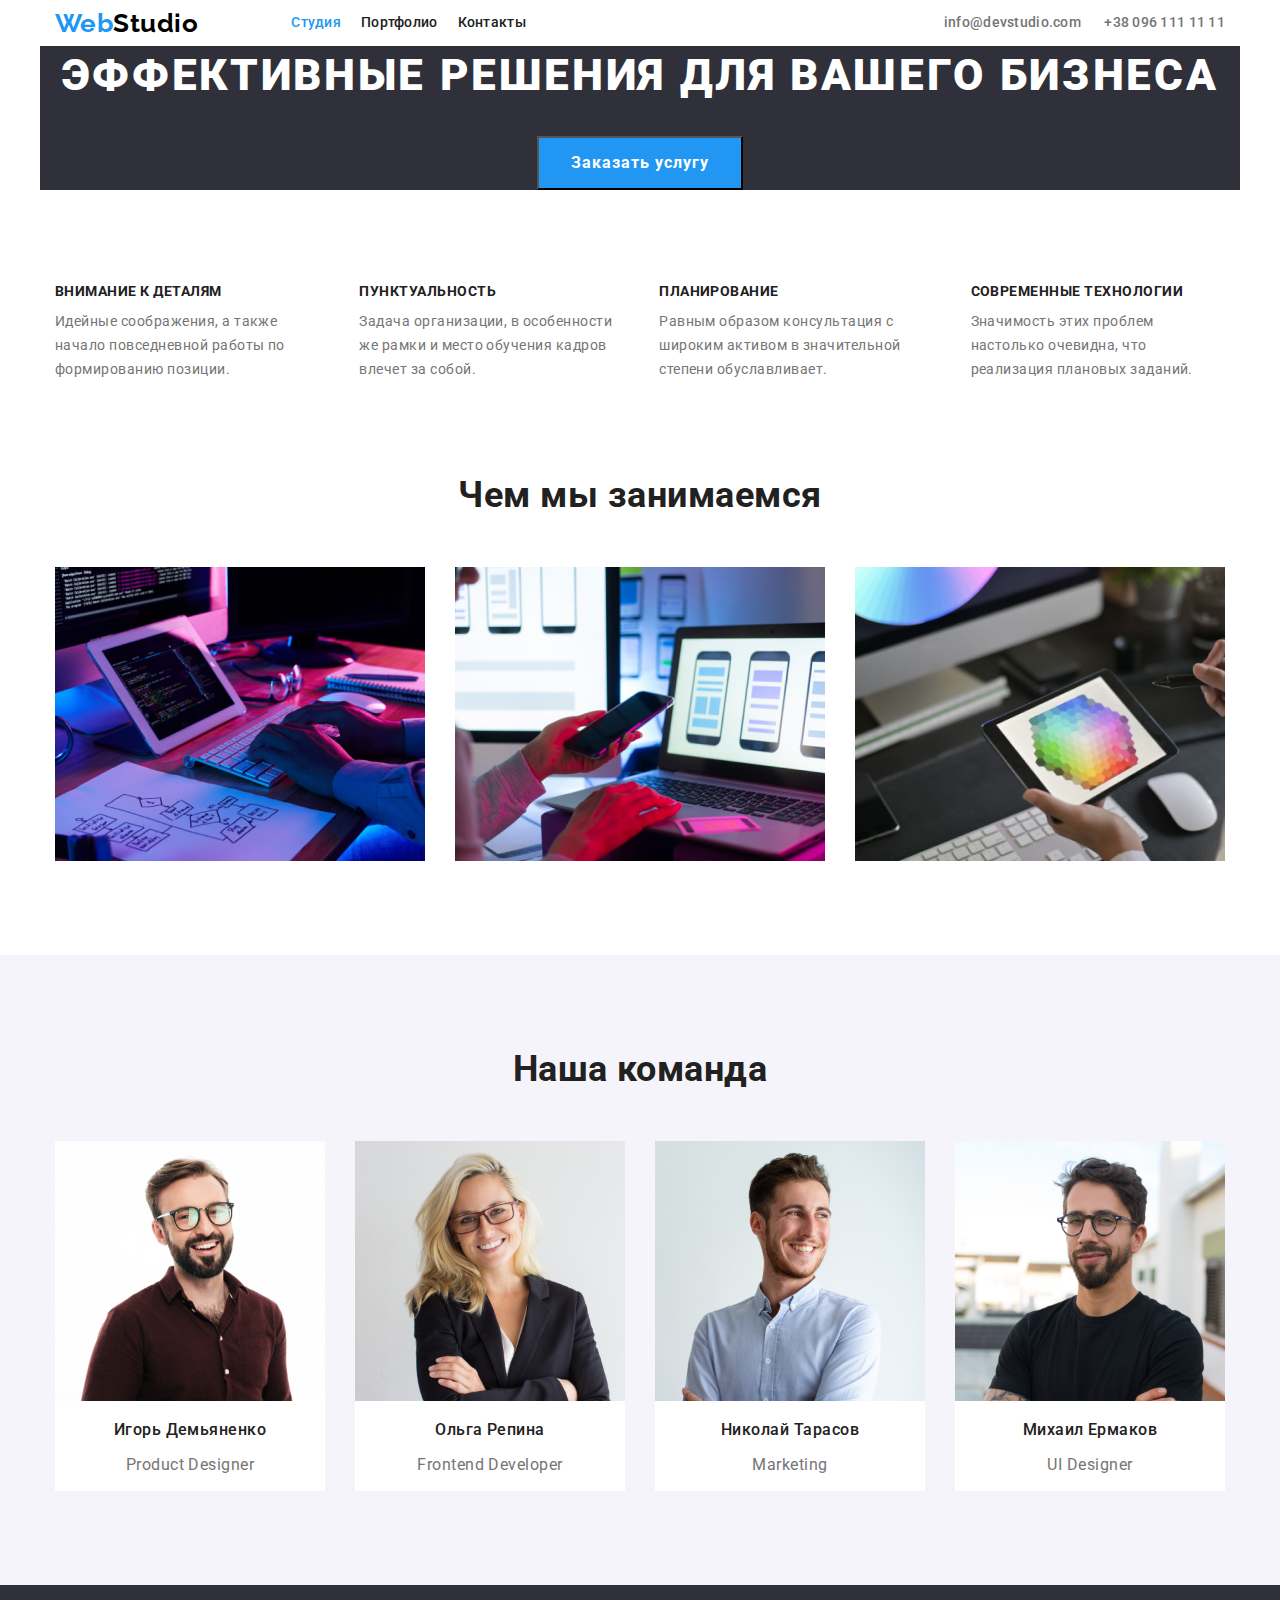
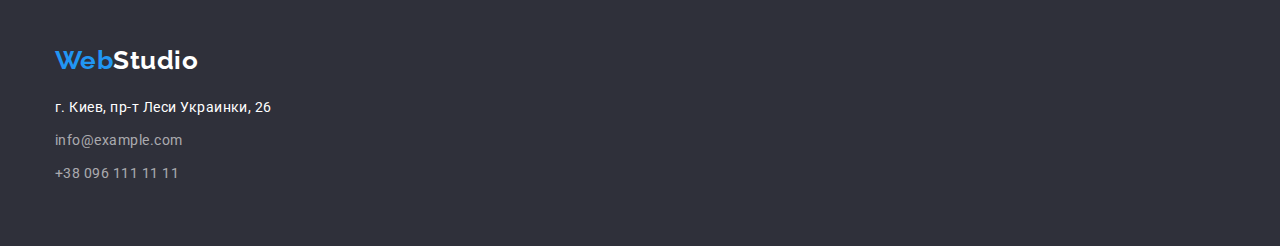
==== commit 0ad3d94b: "добавлена геометрия главной страницы и футера" ====
--- a/index.html
+++ b/index.html
@@ -183,19 +183,26 @@
     <!-- ========== FOOTER ========== -->
 
     <footer class="footer">
-      <a class="footer-logo" href="index.html"
-        ><span class="logo-segment">Web</span>Studio</a
-      >
-      <address class="footer-address">
-        <p class="footer-address-text">г. Киев, пр-т Леси Украинки, 26</p>
-        <a class="footer-address-link" href="mailto:info@example.com"
-          >info@example.com</a
+      <div class="container">
+        <a class="footer-logo" href="index.html"
+          ><span class="logo-segment">Web</span>Studio</a
         >
-        <br />
-        <a class="footer-address-link" href="tel:+380961111111"
-          >+38 096 111 11 11</a
-        >
-      </address>
+        <address class="footer-address">
+          <p class="footer-address-text">г. Киев, пр-т Леси Украинки, 26</p>
+          <ul>
+            <li>
+              <a class="footer-address-link" href="mailto:info@example.com"
+                >info@example.com</a
+              >
+            </li>
+            <li>
+              <a class="footer-address-link" href="tel:+380961111111"
+                >+38 096 111 11 11</a
+              >
+            </li>
+          </ul>
+        </address>
+      </div>
     </footer>
   </body>
 </html>
--- a/css/style.css
+++ b/css/style.css
@@ -72,6 +72,7 @@
 .navigation {
   display: flex;
   align-items: center;
+  margin-right: auto;
 }
 .logo {
   margin-right: 93px;
@@ -130,6 +131,7 @@
 }
 .hero-title {
   margin: 0 0 30px;
+
   font-weight: 900;
   font-size: 44px;
   line-height: 1.36;
@@ -138,14 +140,15 @@
   color: var(--white-text-color);
 }
 .hero-button {
+  min-width: 200px;
+  padding: 10px 32px;
+
   font-weight: 700;
   font-size: 16px;
   line-height: 1.87;
   letter-spacing: 0.06em;
   background-color: var(--accent-color);
   color: var(--white-text-color);
-  min-width: 200px;
-  padding: 10px 32px;
 }
 /* ========== END HERO ========== */
 
@@ -154,12 +157,20 @@
   padding-top: 94px;
   padding-bottom: 94px;
 }
+/* .features-container {
+  justify-content: space-between;
+} */
 .features-list {
+  display: flex;
   margin-bottom: 94px;
+}
+.features-list-item + .features-list-item {
+  margin-left: 30px;
 }
 .features-list-title {
   margin-top: 0;
   margin-bottom: 10px;
+
   font-weight: 700;
   font-size: 14px;
   line-height: 1.14;
@@ -168,24 +179,31 @@
 }
 .features-list-text {
   margin: 0;
+
   font-size: 14px;
   line-height: 1.71;
   color: var(--primary-text-color);
 }
 
 /* ========== SERVICES ========== */
-
 .services-title,
 .team-title {
   margin-top: 0;
   margin-bottom: 50px;
+
   font-weight: 700;
   font-size: 36px;
   line-height: 1.16;
   text-align: center;
   color: var(--title-text-color);
 }
-
+.services-list {
+  display: flex;
+  justify-content: space-between;
+}
+.services-img {
+  display: block;
+}
 /* ========== END FEATURES ========== */
 
 /* ========== TEAM ========== */
@@ -202,6 +220,13 @@
   text-align: center;
   color: var(--title-text-color);
 }
+.team-list {
+  display: flex;
+  justify-content: space-between;
+}
+.team-list-item {
+  background-color: var(--primary-background-color);
+}
 .team-profession {
   font-weight: 400;
   color: var(--primary-text-color);
@@ -213,7 +238,14 @@
 .footer {
   background-color: var(--footer-background-color);
 }
+.footer .container {
+  padding-top: 60px;
+  padding-bottom: 60px;
+}
 .footer-logo {
+  display: inline-block;
+  margin-bottom: 20px;
+
   font-family: 'Raleway', sans-serif;
   font-weight: 700;
   font-size: 26px;
@@ -227,7 +259,12 @@
   line-height: 1.71;
   color: var(--primary-background-color);
 }
+.footer-address-text {
+  margin: 0;
+}
 .footer-address-link {
+  display: inline-block;
+  margin-top: 9px;
   color: rgba(255, 255, 255, 0.6);
 }
 
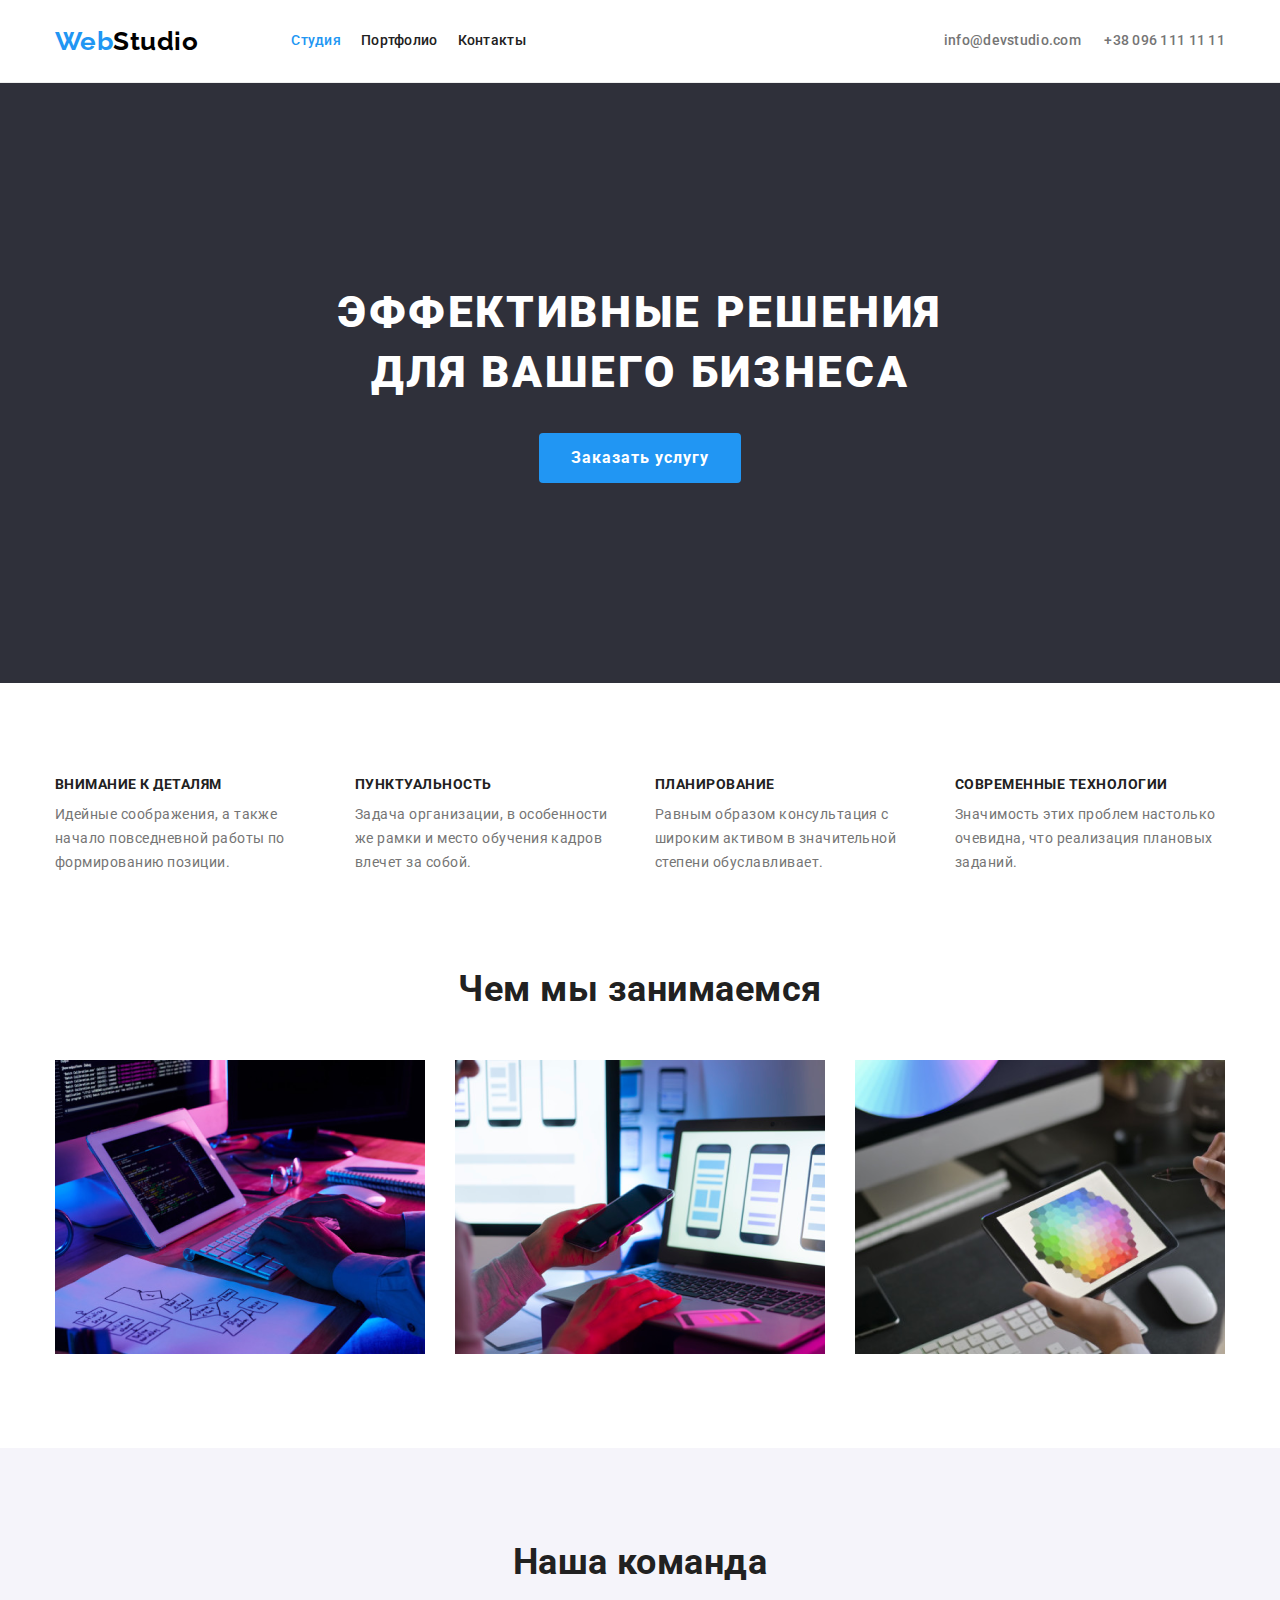
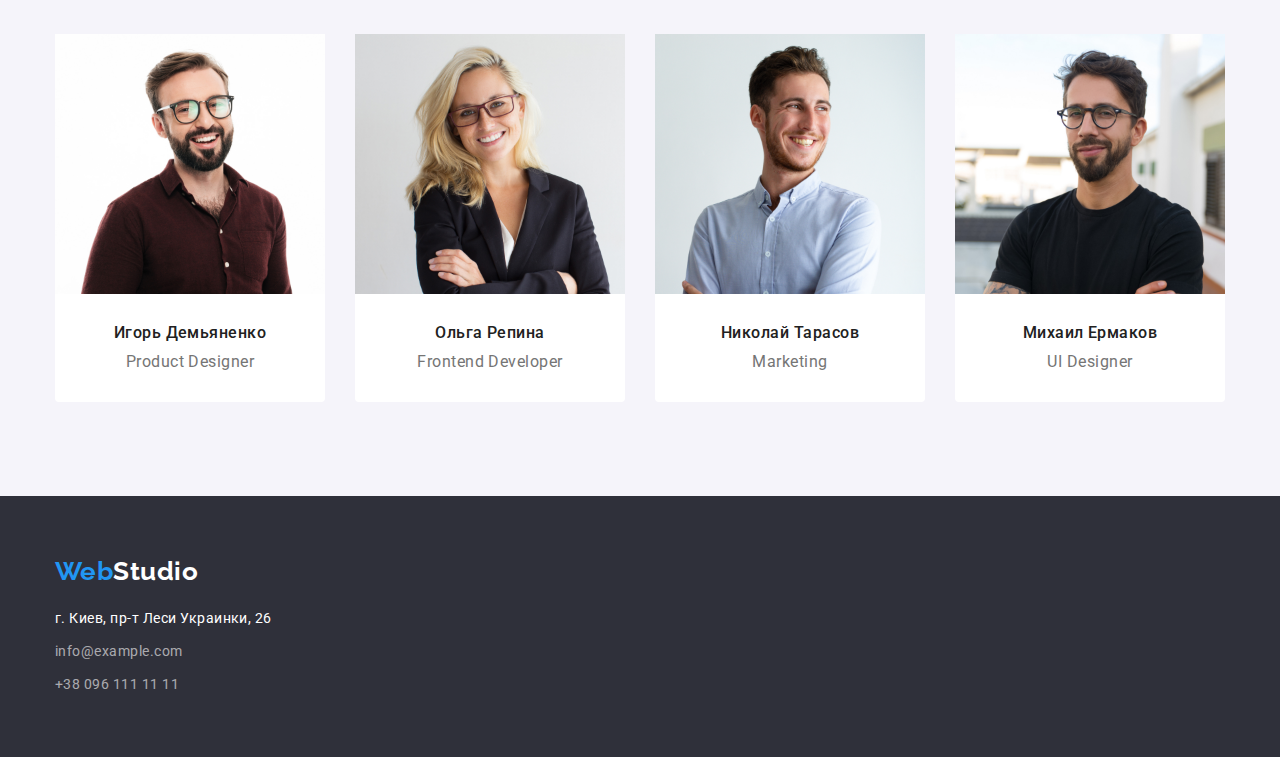
==== commit 1788c804: "Убран див контейнер в герое" ====
--- a/index.html
+++ b/index.html
@@ -51,10 +51,8 @@
       <!-- ========== HERO ========== -->
 
       <section class="hero">
-        <div class="container">
-          <h1 class="hero-title">Эффективные решения для вашего бизнеса</h1>
-          <button class="hero-button" type="button">Заказать услугу</button>
-        </div>
+        <h1 class="hero-title">Эффективные решения для вашего бизнеса</h1>
+        <button class="hero-button" type="button">Заказать услугу</button>
       </section>
 
       <!-- ========== FEAUTURES ========== -->
--- a/css/style.css
+++ b/css/style.css
@@ -18,6 +18,7 @@
   --footer-background-color: #2f303a;
   --primary-background-color: #ffffff;
   --secondary-background-color: #f5f4fa;
+  --border-primary-color: #eeeeee;
 }
 
 /* ========== UTILITIES========== */
@@ -34,6 +35,7 @@
   overflow: hidden;
 }
 .container {
+  /* outline: 2px solid red; */
   width: 1200px;
   margin: 0 auto;
   padding: 0 15px;
@@ -55,19 +57,22 @@
   text-decoration: none;
 }
 ul {
-  list-style: none;
   padding: 0;
   margin: 0;
+
+  list-style: none;
 }
 /* ========== END BODY ========== */
 
 /* ========== HEADER ========== */
 .header {
   background-color: var(--primary-background-color);
+  border-bottom: 1px solid var(--border-primary-color);
 }
 .header .container {
   display: flex;
-  justify-content: space-around;
+  align-items: center;
+  /* justify-content: space-around; */
 }
 .navigation {
   display: flex;
@@ -76,6 +81,7 @@
 }
 .logo {
   margin-right: 93px;
+
   font-family: 'Raleway', sans-serif;
   font-weight: 700;
   font-size: 26px;
@@ -93,14 +99,11 @@
 .header-address-link + .header-address-link {
   margin-left: 20px;
 }
-.header-address {
-  align-items: center;
-}
 .navigation-link,
 .header-address-link {
   display: inline-block;
-  padding-top: 15px;
-  padding-bottom: 15px;
+  padding-top: 33px;
+  padding-bottom: 33px;
 }
 .navigation-link,
 .header-address {
@@ -124,13 +127,22 @@
 
 /* ========== HERO ========== */
 .hero {
+  padding-top: 200px;
+  padding-bottom: 200px;
+  min-height: 600px;
+}
+.hero {
   text-align: center;
 }
-.hero > .container {
+.hero {
   background-color: var(--hero-background-color);
 }
 .hero-title {
-  margin: 0 0 30px;
+  width: 696px;
+  margin-top: 0;
+  margin-right: auto;
+  margin-bottom: 30px;
+  margin-left: auto;
 
   font-weight: 900;
   font-size: 44px;
@@ -142,6 +154,8 @@
 .hero-button {
   min-width: 200px;
   padding: 10px 32px;
+  border: none;
+  border-radius: 4px;
 
   font-weight: 700;
   font-size: 16px;
@@ -164,6 +178,9 @@
   display: flex;
   margin-bottom: 94px;
 }
+.features-list-item {
+  width: 270px;
+}
 .features-list-item + .features-list-item {
   margin-left: 30px;
 }
@@ -201,16 +218,27 @@
   display: flex;
   justify-content: space-between;
 }
-.services-img {
+.services-img,
+.team-img {
   display: block;
 }
 /* ========== END FEATURES ========== */
 
 /* ========== TEAM ========== */
 .team {
-  background-color: var(--secondary-background-color);
   padding-top: 94px;
   padding-bottom: 94px;
+
+  background-color: var(--secondary-background-color);
+}
+.team-list {
+  display: flex;
+  justify-content: space-between;
+}
+.team-list-item {
+  border-bottom-left-radius: 4px;
+  border-bottom-right-radius: 4px;
+  background-color: var(--primary-background-color);
 }
 .team-name-title,
 .team-profession {
@@ -220,14 +248,13 @@
   text-align: center;
   color: var(--title-text-color);
 }
-.team-list {
-  display: flex;
-  justify-content: space-between;
-}
-.team-list-item {
-  background-color: var(--primary-background-color);
+.team-name-title {
+  margin-top: 30px;
+  margin-bottom: 10px;
 }
 .team-profession {
+  margin-top: 0;
+  margin-bottom: 30px;
   font-weight: 400;
   color: var(--primary-text-color);
 }
@@ -265,13 +292,32 @@
 .footer-address-link {
   display: inline-block;
   margin-top: 9px;
+
   color: rgba(255, 255, 255, 0.6);
 }
 
 /* ========== END FOOTER ========== */
 
 /* ********** PORTFOLIO ********** */
+.portfolio .container {
+  padding-top: 94px;
+  padding-bottom: 94px;
+}
+.portfolio-nav-list {
+  display: flex;
+  justify-content: center;
+  margin-bottom: 34px;
+}
+.portfolio-nav-item {
+  border: none;
+}
+.portfolio-nav-item + .portfolio-nav-item {
+  margin-left: 8px;
+}
 .portfolio-nav-button {
+  padding: 6px 22px;
+  border: none;
+  border-radius: 4px;
   font-family: 'Roboto', sans-serif;
   font-style: normal;
   font-weight: 500;
@@ -288,14 +334,38 @@
   background-color: var(--accent-color);
   color: var(--white-text-color);
 }
-.portfolio-main-title {
+.portfolio-cards {
+  display: flex;
+  flex-wrap: wrap;
+  justify-content: space-between;
+}
+.portfolio-card-item {
+  border: 1px solid var(--border-primary-color);
+}
+.portfolio-card-item:not(:nth-last-child(-n + 3)) {
+  margin-bottom: 30px;
+}
+.portfolio-card-img {
+  display: block;
+}
+.portfolio-card-title {
+  margin-top: 20px;
+  margin-bottom: 4px;
+  margin-left: 24px;
+  margin-right: 24px;
+
   font-weight: 700;
   font-size: 18px;
   line-height: 2;
   letter-spacing: 0.06em;
   color: var(--title-text-color);
 }
-.portfolio-main-text {
+.portfolio-card-text {
+  margin-top: 0;
+  margin-bottom: 20px;
+  margin-left: 24px;
+  margin-right: 24px;
+
   font-size: 16px;
   line-height: 1.87;
   color: var(--primary-text-color);
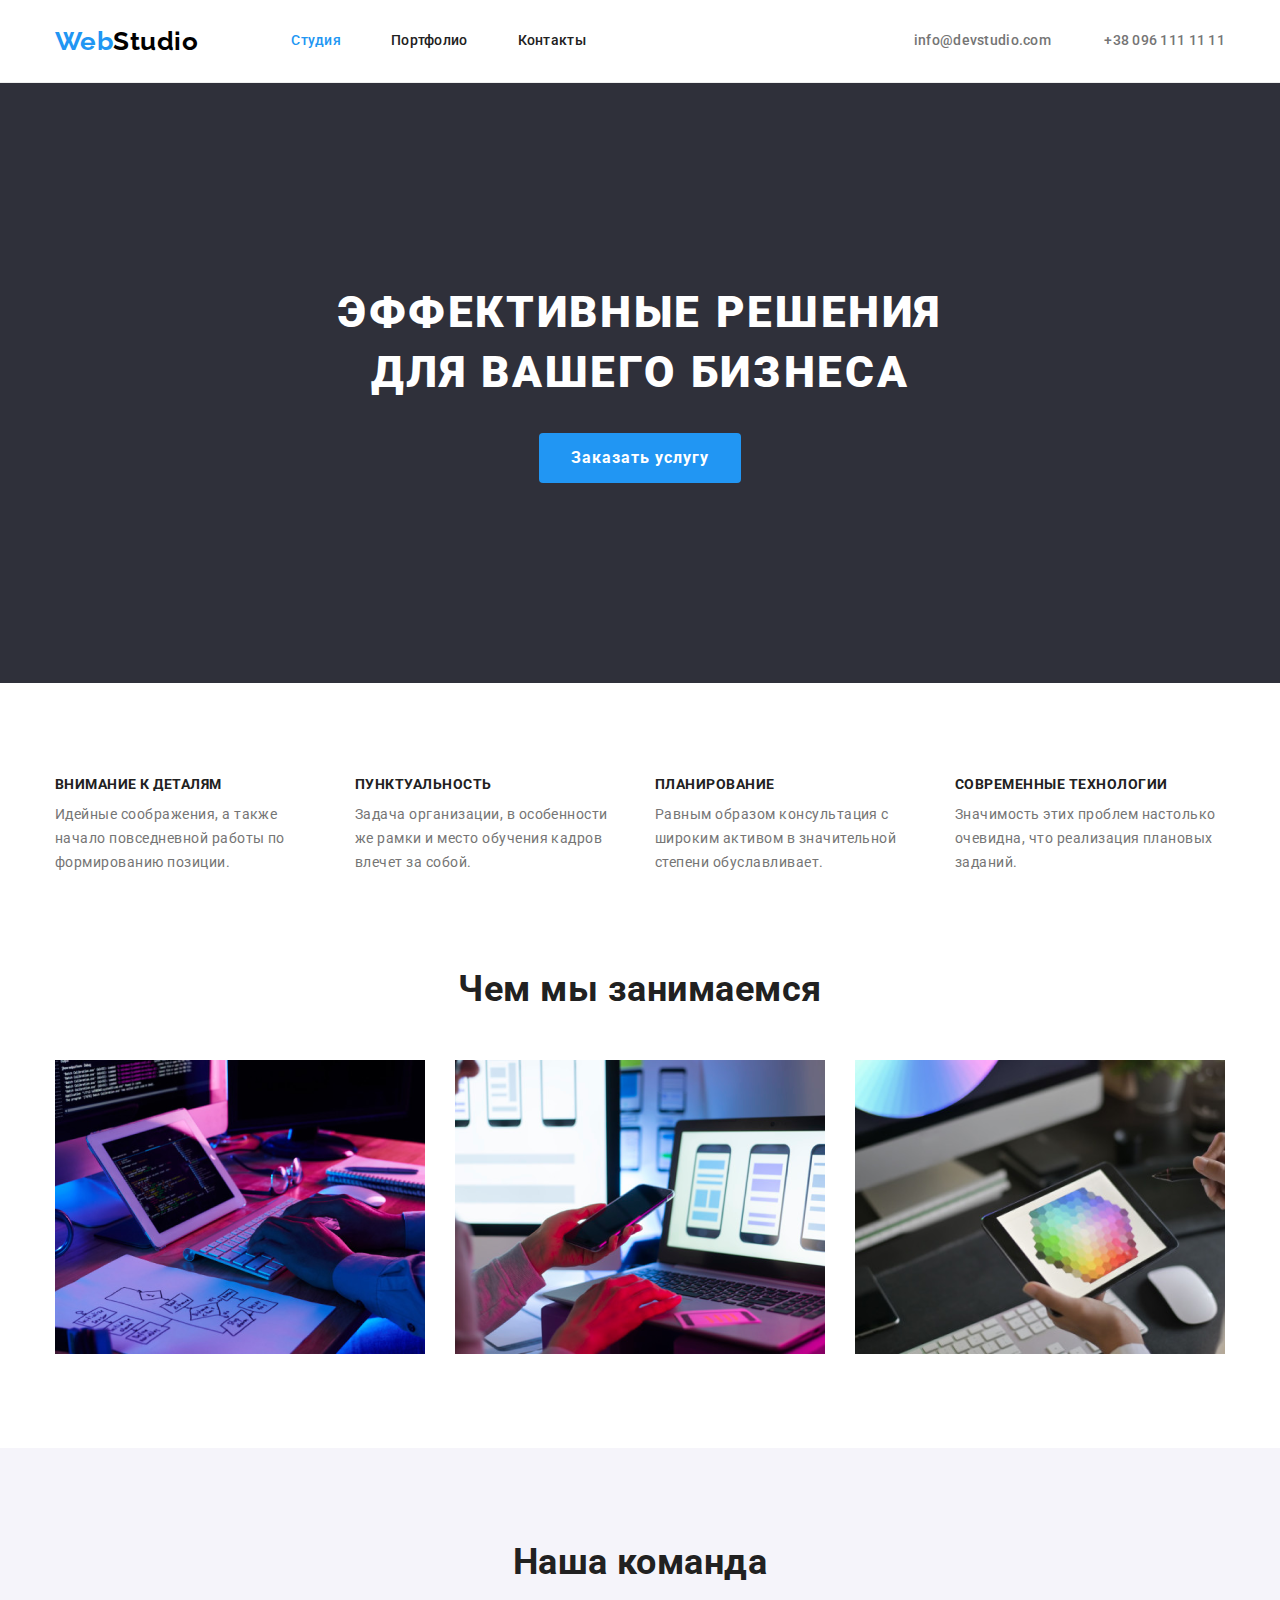
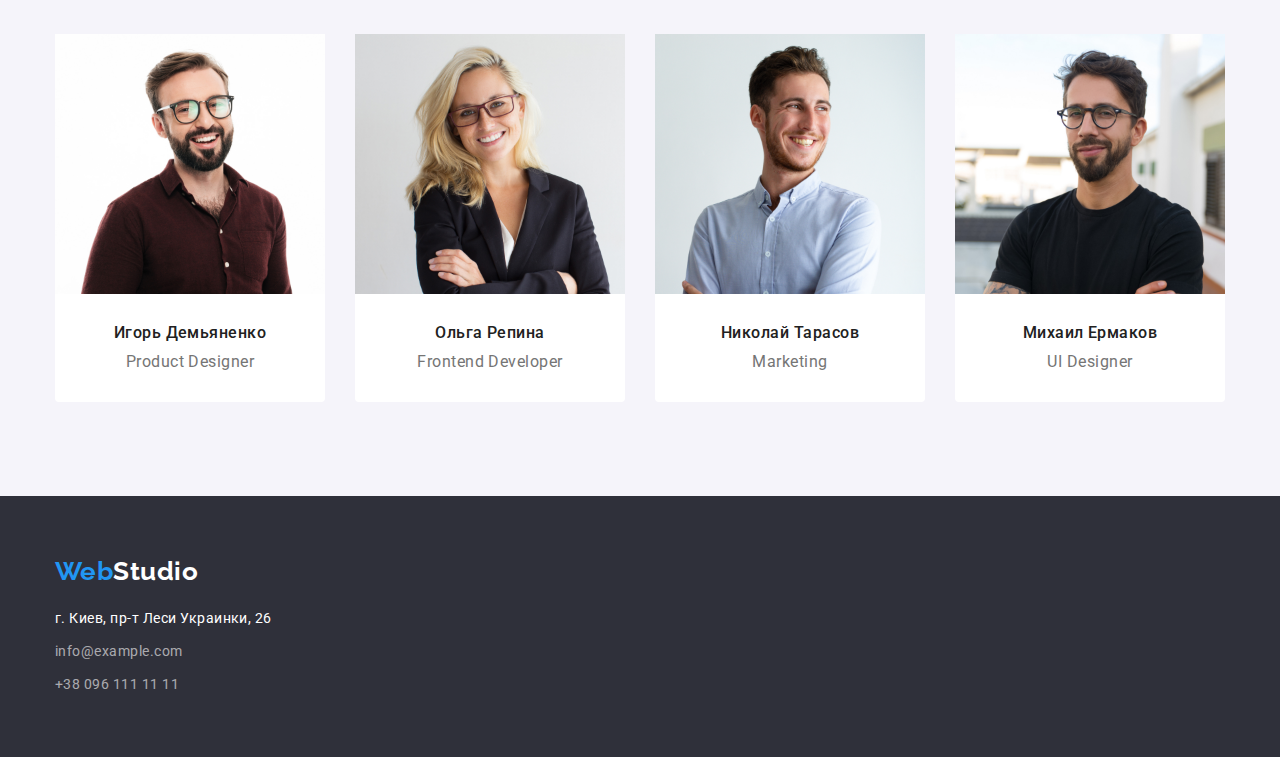
==== commit 3e4ea0f2: "Исправлены ошибки" ====
--- a/index.html
+++ b/index.html
@@ -90,6 +90,13 @@
               </p>
             </li>
           </ul>
+        </div>
+      </section>
+
+      <!-- ========== SERVICES ========== -->
+
+      <section class="services">
+        <div class="container">
           <h3 class="services-title">Чем мы занимаемся</h3>
           <ul class="services-list">
             <li class="services-list-item">
--- a/css/style.css
+++ b/css/style.css
@@ -20,8 +20,10 @@
   --secondary-background-color: #f5f4fa;
   --border-primary-color: #eeeeee;
 }
-
 /* ========== UTILITIES========== */
+/* * {
+    outline: 1px solid red;
+  } */
 .visually-hidden {
   position: absolute;
   width: 1px;
@@ -35,15 +37,10 @@
   overflow: hidden;
 }
 .container {
-  /* outline: 2px solid red; */
   width: 1200px;
   margin: 0 auto;
   padding: 0 15px;
 }
-/* .no-padding {
-  padding-top: 0;
-  padding-bottom: 0;
-} */
 /* ========== END UTILITIES ========== */
 
 /* ========== BODY ========== */
@@ -62,6 +59,16 @@
 
   list-style: none;
 }
+h1,
+h2,
+h3,
+h4,
+h5,
+h6,
+p {
+  padding: 0;
+  margin: 0;
+}
 /* ========== END BODY ========== */
 
 /* ========== HEADER ========== */
@@ -97,7 +104,7 @@
 }
 .navigation-list-item + .navigation-list-item,
 .header-address-link + .header-address-link {
-  margin-left: 20px;
+  margin-left: 50px;
 }
 .navigation-link,
 .header-address-link {
@@ -176,7 +183,6 @@
 } */
 .features-list {
   display: flex;
-  margin-bottom: 94px;
 }
 .features-list-item {
   width: 270px;
@@ -201,8 +207,12 @@
   line-height: 1.71;
   color: var(--primary-text-color);
 }
+/* ========== END FEATURES ========== */
 
 /* ========== SERVICES ========== */
+.services {
+  padding-bottom: 94px;
+}
 .services-title,
 .team-title {
   margin-top: 0;
@@ -222,7 +232,7 @@
 .team-img {
   display: block;
 }
-/* ========== END FEATURES ========== */
+/* ========== END SERVICES ========== */
 
 /* ========== TEAM ========== */
 .team {
@@ -264,8 +274,6 @@
 /* ========== FOOTER ========== */
 .footer {
   background-color: var(--footer-background-color);
-}
-.footer .container {
   padding-top: 60px;
   padding-bottom: 60px;
 }
@@ -315,9 +323,13 @@
   margin-left: 8px;
 }
 .portfolio-nav-button {
-  padding: 6px 22px;
+  padding-top: 6px;
+  padding-right: 22px;
+  padding-bottom: 6px;
+  padding-left: 22px;
   border: none;
   border-radius: 4px;
+
   font-family: 'Roboto', sans-serif;
   font-style: normal;
   font-weight: 500;
@@ -339,20 +351,23 @@
   flex-wrap: wrap;
   justify-content: space-between;
 }
-.portfolio-card-item {
-  border: 1px solid var(--border-primary-color);
-}
 .portfolio-card-item:not(:nth-last-child(-n + 3)) {
   margin-bottom: 30px;
 }
 .portfolio-card-img {
   display: block;
 }
+.card-title-container {
+  padding-top: 20px;
+  padding-right: 24px;
+  padding-bottom: 20px;
+  padding-left: 24px;
+  border-left: 1px solid var(--border-primary-color);
+  border-right: 1px solid var(--border-primary-color);
+  border-bottom: 1px solid var(--border-primary-color);
+}
 .portfolio-card-title {
-  margin-top: 20px;
   margin-bottom: 4px;
-  margin-left: 24px;
-  margin-right: 24px;
 
   font-weight: 700;
   font-size: 18px;
@@ -361,11 +376,6 @@
   color: var(--title-text-color);
 }
 .portfolio-card-text {
-  margin-top: 0;
-  margin-bottom: 20px;
-  margin-left: 24px;
-  margin-right: 24px;
-
   font-size: 16px;
   line-height: 1.87;
   color: var(--primary-text-color);
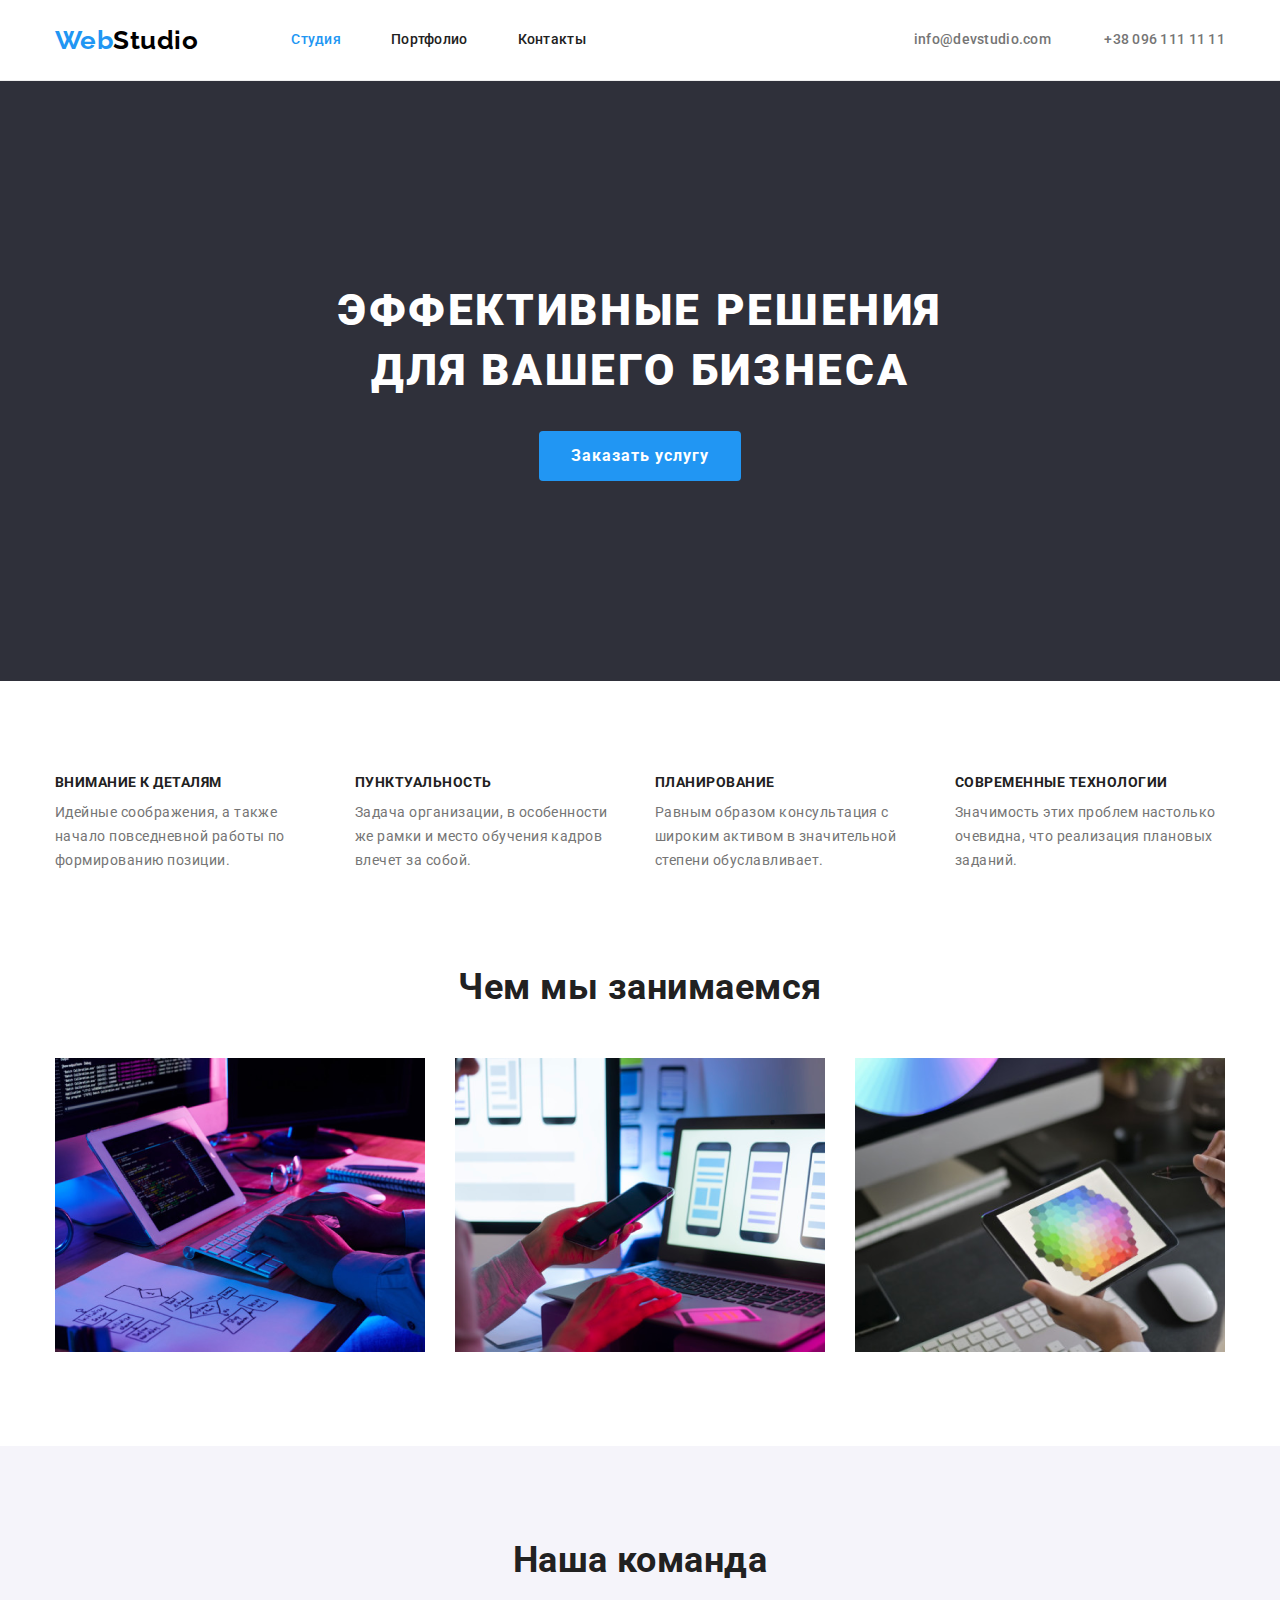
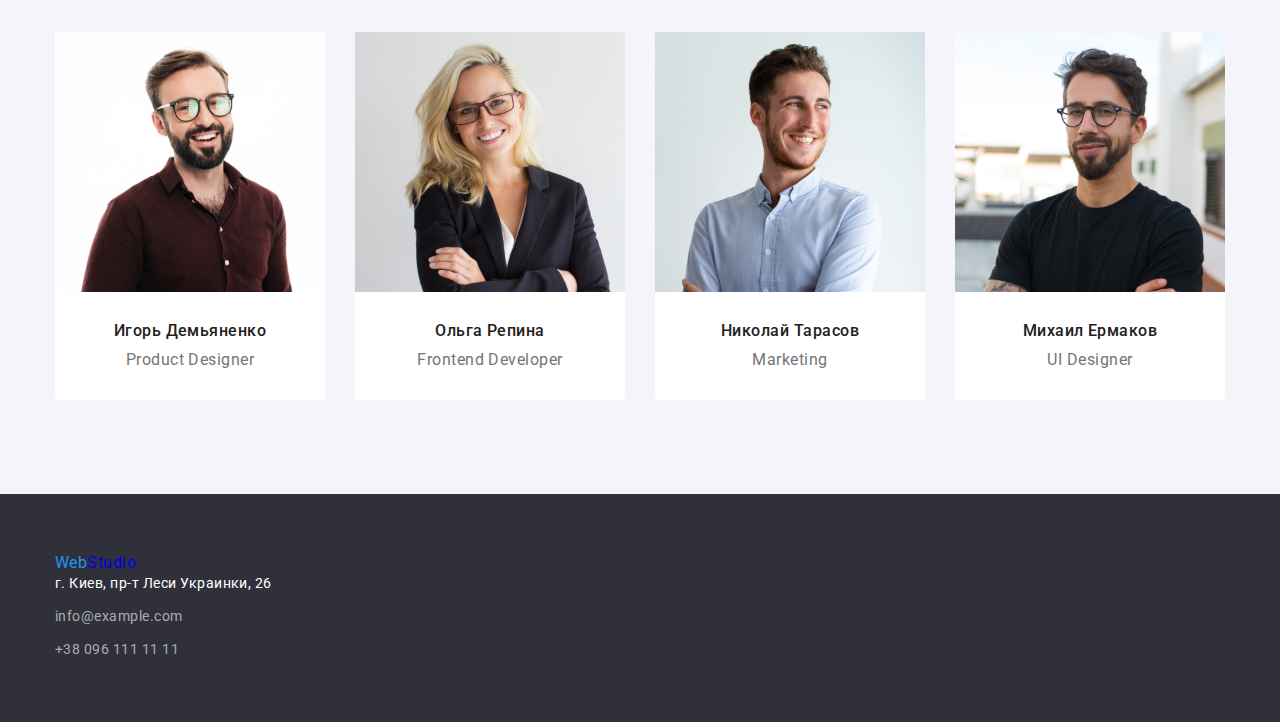
==== commit 24f37dbc: "Делает ссылки карточек блочными" ====
--- a/index.html
+++ b/index.html
@@ -105,7 +105,7 @@
                 src="./images/img.png"
                 width="370"
                 height="294"
-                alt="Человек за компьютером"
+                alt="Человек печатает на клавиатуре"
               />
             </li>
             <li class="services-list-item">
@@ -114,7 +114,7 @@
                 src="./images/img2.png"
                 width="370"
                 height="294"
-                alt="Человек за компьютером"
+                alt="Человек смотрит в телефон, сидя за ноутбуком"
               />
             </li>
             <li class="services-list-item">
@@ -123,7 +123,7 @@
                 src="./images/img3.png"
                 width="370"
                 height="294"
-                alt="Человек за компьютером"
+                alt="Человек рисует на планшете"
               />
             </li>
           </ul>
--- a/css/style.css
+++ b/css/style.css
@@ -1,14 +1,6 @@
-/* Палитра:
-
-primary-text-color: #757575
-title-text-color: #212121
-accent-color: #2196F3
-white-text-color: #ffffff
-hero-background-color: #2F303A
-section-background-color: #F5F4FA
-primary-background-color:#ffffff
-
-*/
+/* * {
+  outline: 1px solid red;
+} */
 :root {
   --title-text-color: #212121;
   --primary-text-color: #757575;
@@ -18,12 +10,9 @@
   --footer-background-color: #2f303a;
   --primary-background-color: #ffffff;
   --secondary-background-color: #f5f4fa;
-  --border-primary-color: #eeeeee;
+  --border-color: #eeeeee;
 }
 /* ========== UTILITIES========== */
-/* * {
-    outline: 1px solid red;
-  } */
 .visually-hidden {
   position: absolute;
   width: 1px;
@@ -66,33 +55,34 @@
 h5,
 h6,
 p {
-  padding: 0;
   margin: 0;
+}
+img {
+  display: block;
 }
 /* ========== END BODY ========== */
 
 /* ========== HEADER ========== */
 .header {
   background-color: var(--primary-background-color);
-  border-bottom: 1px solid var(--border-primary-color);
+  border-bottom: 1px solid var(--border-color);
 }
 .header .container {
   display: flex;
   align-items: center;
-  /* justify-content: space-around; */
 }
 .navigation {
   display: flex;
   align-items: center;
-  margin-right: auto;
 }
 .logo {
-  margin-right: 93px;
-
   font-family: 'Raleway', sans-serif;
   font-weight: 700;
   font-size: 26px;
   line-height: 1.19;
+}
+.header .logo {
+  margin-right: 93px;
   color: #000;
 }
 .logo-segment,
@@ -109,11 +99,13 @@
 .navigation-link,
 .header-address-link {
   display: inline-block;
-  padding-top: 33px;
-  padding-bottom: 33px;
+  padding-top: 32px;
+  padding-bottom: 32px;
 }
 .navigation-link,
 .header-address {
+  margin-left: auto;
+
   font-weight: 500;
   font-size: 14px;
   line-height: 1.14;
@@ -137,11 +129,8 @@
   padding-top: 200px;
   padding-bottom: 200px;
   min-height: 600px;
-}
-.hero {
+
   text-align: center;
-}
-.hero {
   background-color: var(--hero-background-color);
 }
 .hero-title {
@@ -160,9 +149,11 @@
 }
 .hero-button {
   min-width: 200px;
+  min-height: 50px;
   padding: 10px 32px;
   border: none;
   border-radius: 4px;
+  outline: none;
 
   font-weight: 700;
   font-size: 16px;
@@ -170,6 +161,7 @@
   letter-spacing: 0.06em;
   background-color: var(--accent-color);
   color: var(--white-text-color);
+  cursor: pointer;
 }
 /* ========== END HERO ========== */
 
@@ -227,10 +219,6 @@
 .services-list {
   display: flex;
   justify-content: space-between;
-}
-.services-img,
-.team-img {
-  display: block;
 }
 /* ========== END SERVICES ========== */
 
@@ -277,14 +265,10 @@
   padding-top: 60px;
   padding-bottom: 60px;
 }
-.footer-logo {
+.footer .logo {
   display: inline-block;
   margin-bottom: 20px;
 
-  font-family: 'Raleway', sans-serif;
-  font-weight: 700;
-  font-size: 26px;
-  line-height: 1.19;
   color: #fff;
 }
 .footer-address-text,
@@ -307,6 +291,7 @@
 /* ========== END FOOTER ========== */
 
 /* ********** PORTFOLIO ********** */
+
 .portfolio .container {
   padding-top: 94px;
   padding-bottom: 94px;
@@ -329,6 +314,7 @@
   padding-left: 22px;
   border: none;
   border-radius: 4px;
+  outline: none;
 
   font-family: 'Roboto', sans-serif;
   font-style: normal;
@@ -349,12 +335,18 @@
 .portfolio-cards {
   display: flex;
   flex-wrap: wrap;
-  justify-content: space-between;
+}
+.portfolio-card-item {
+  width: calc((100% - 2 * 30px) / 3);
+  margin-right: 30px;
+}
+.portfolio-card-item:nth-child(3n) {
+  margin-right: 0;
 }
 .portfolio-card-item:not(:nth-last-child(-n + 3)) {
   margin-bottom: 30px;
 }
-.portfolio-card-img {
+.portfolio-card-link {
   display: block;
 }
 .card-title-container {
@@ -362,9 +354,9 @@
   padding-right: 24px;
   padding-bottom: 20px;
   padding-left: 24px;
-  border-left: 1px solid var(--border-primary-color);
-  border-right: 1px solid var(--border-primary-color);
-  border-bottom: 1px solid var(--border-primary-color);
+  border-left: 1px solid var(--border-color);
+  border-right: 1px solid var(--border-color);
+  border-bottom: 1px solid var(--border-color);
 }
 .portfolio-card-title {
   margin-bottom: 4px;
@@ -380,3 +372,4 @@
   line-height: 1.87;
   color: var(--primary-text-color);
 }
+/* ********** END PORTFOLIO ********** */
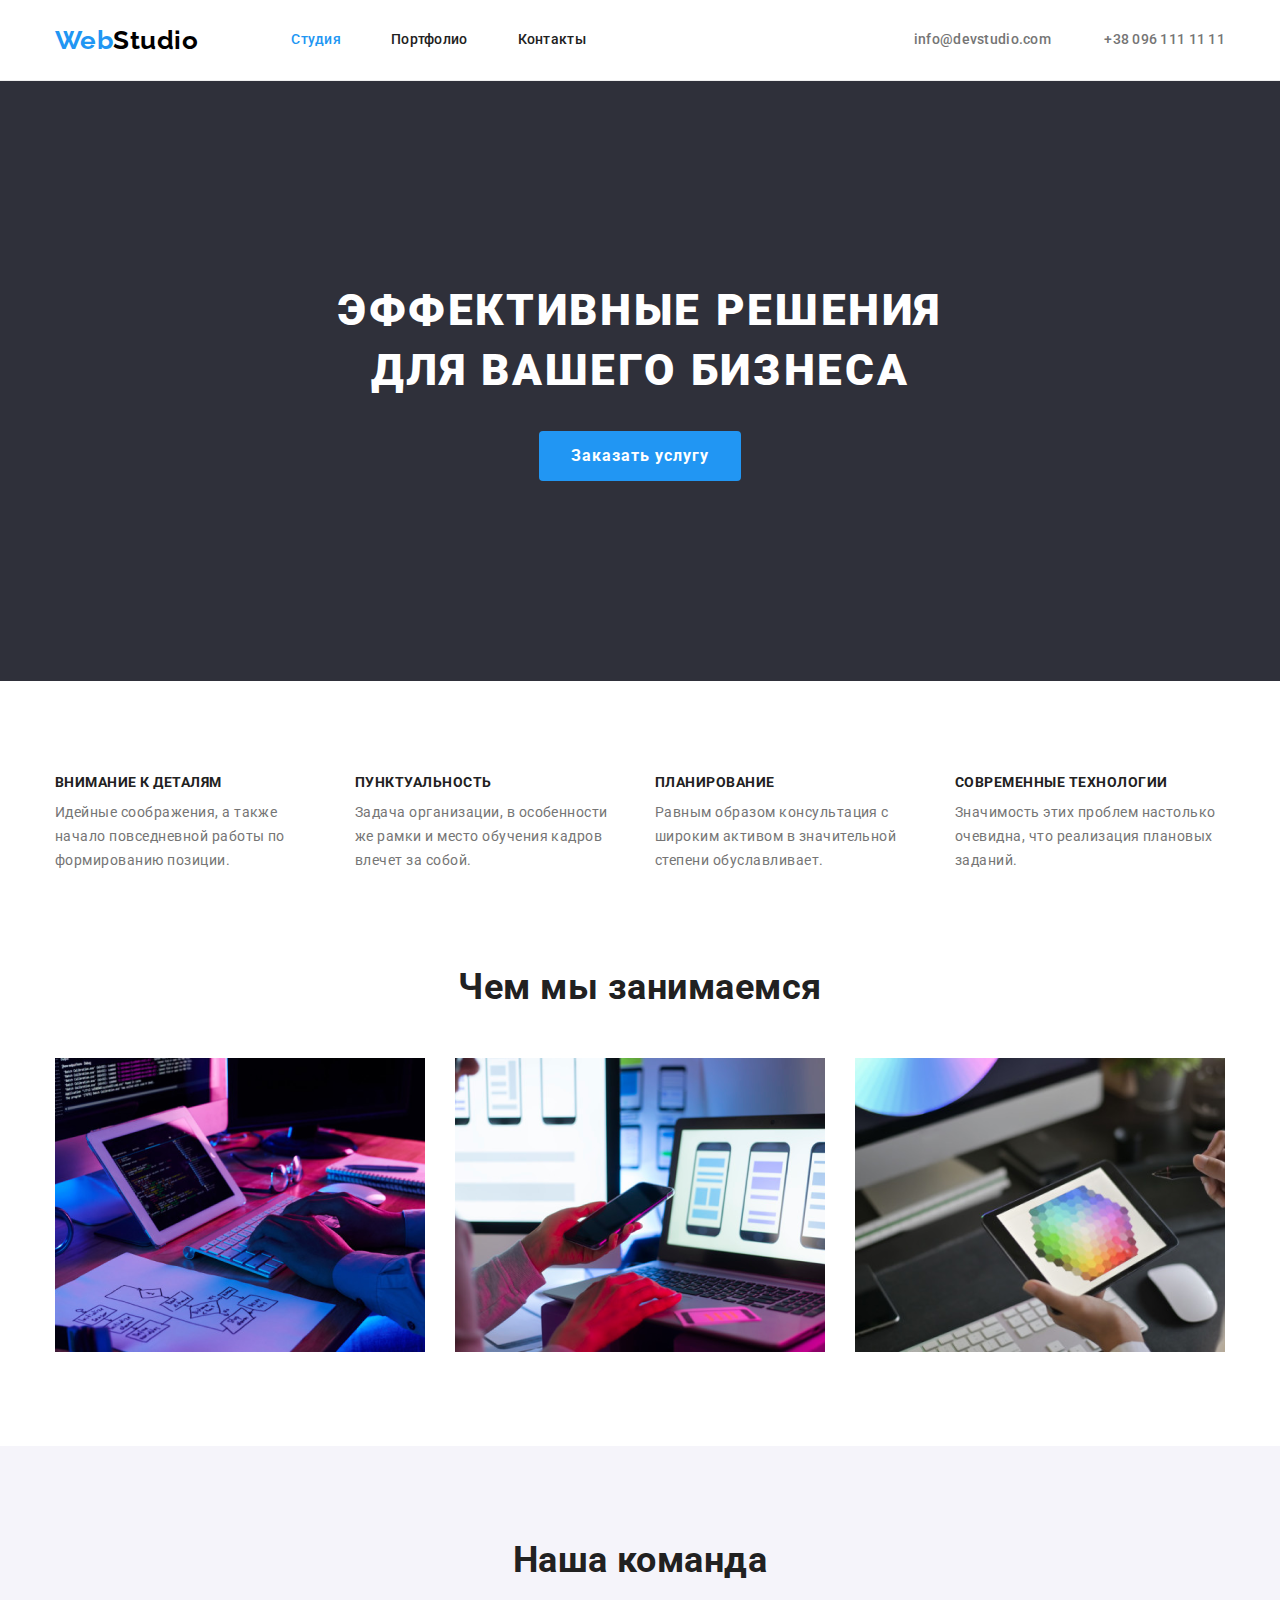
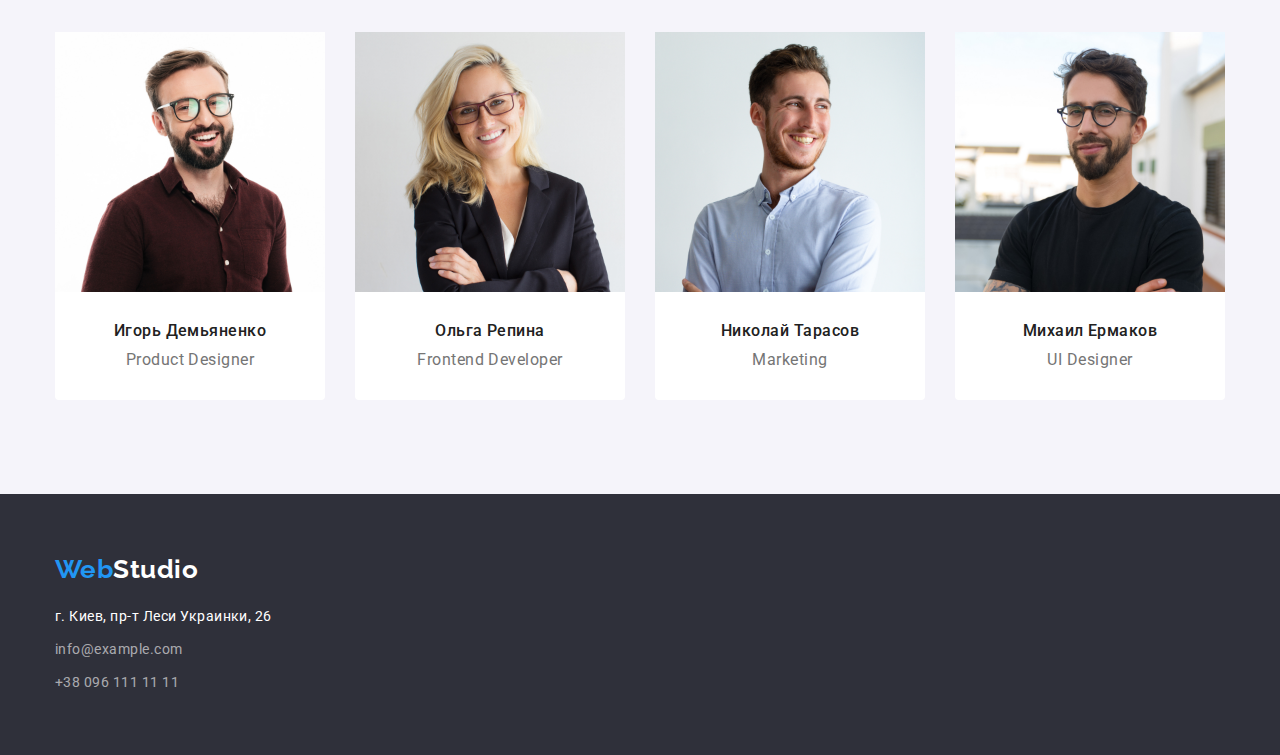
==== commit 788e2580: "Исправлено лого футера" ====
--- a/index.html
+++ b/index.html
@@ -189,7 +189,7 @@
 
     <footer class="footer">
       <div class="container">
-        <a class="footer-logo" href="index.html"
+        <a class="logo" href="index.html"
           ><span class="logo-segment">Web</span>Studio</a
         >
         <address class="footer-address">
--- a/css/style.css
+++ b/css/style.css
@@ -170,7 +170,7 @@
   padding-top: 94px;
   padding-bottom: 94px;
 }
-/* .features-container {
+/* .features-list {
   justify-content: space-between;
 } */
 .features-list {
@@ -182,6 +182,9 @@
 .features-list-item + .features-list-item {
   margin-left: 30px;
 }
+/* .features-list-item:not(:last-child) {
+  margin-right: 30px;
+} */
 .features-list-title {
   margin-top: 0;
   margin-bottom: 10px;
